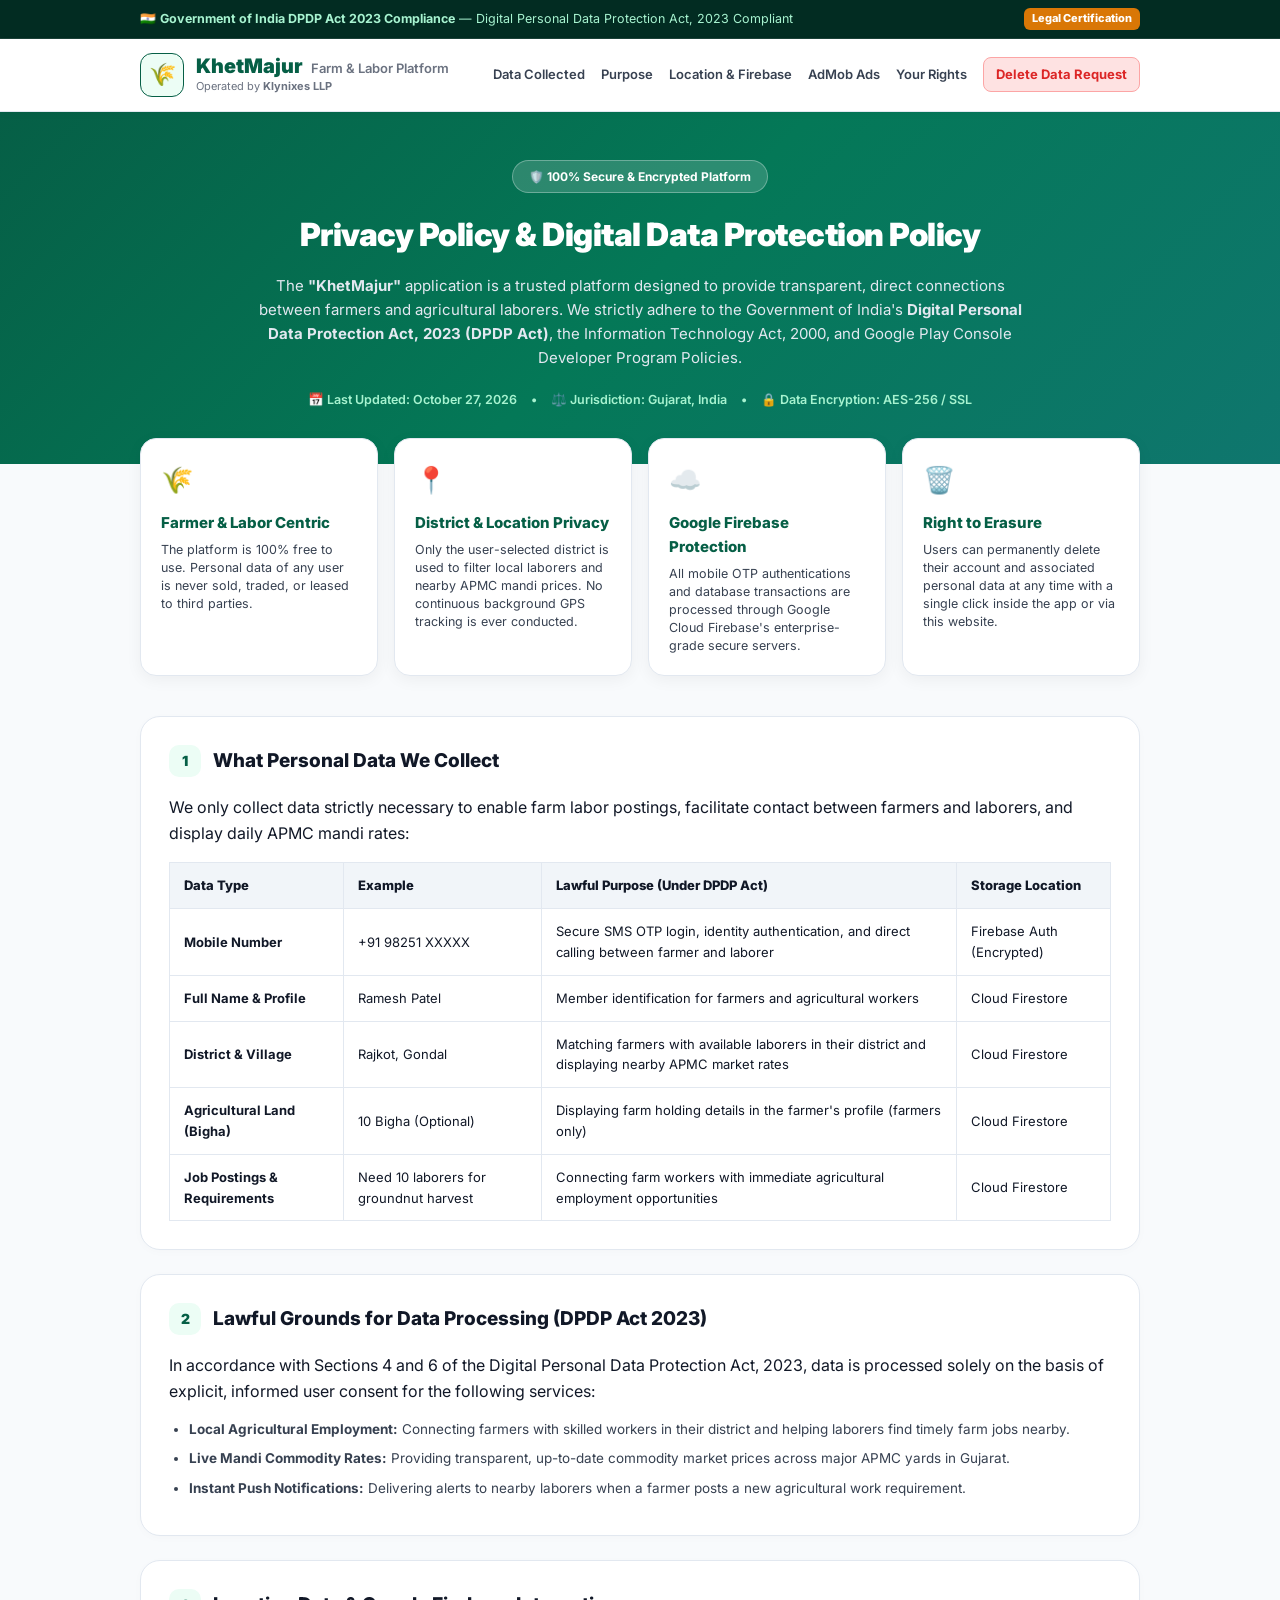
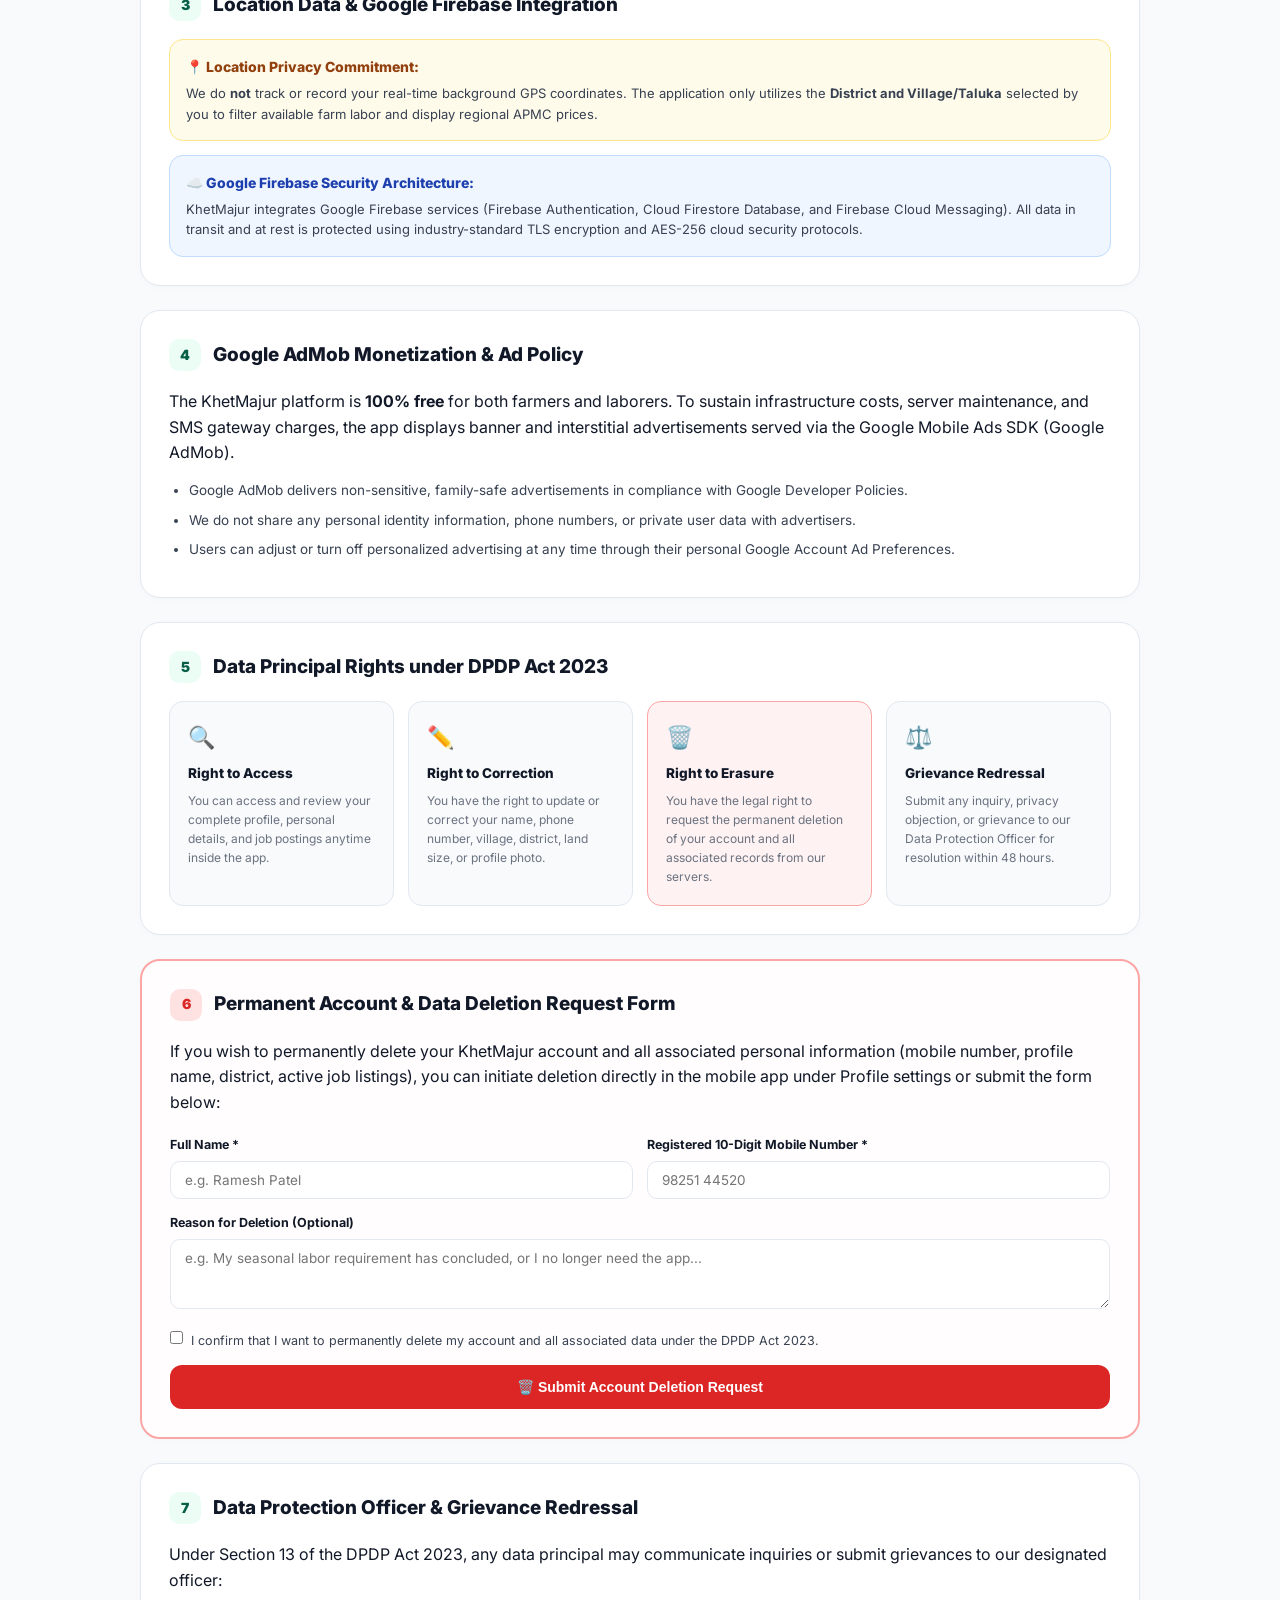
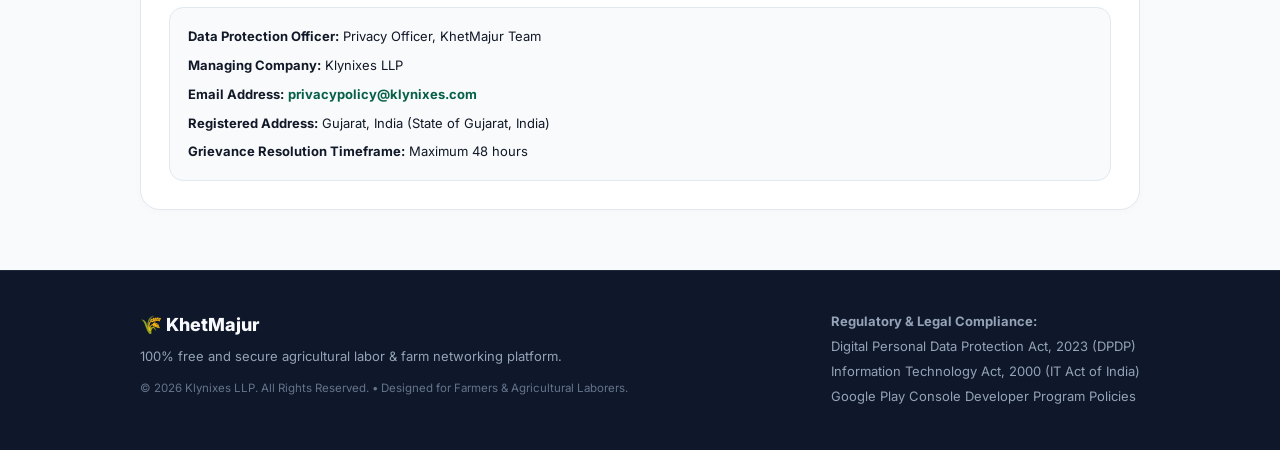
==== index.html @ 1ba7eceb "Initial commit: KhetMajur Privacy Policy and Sponsorship website in English (DPDP Act 2023 compliant" ====
<!DOCTYPE html>
<html lang="en">
<head>
    <meta charset="UTF-8">
    <meta name="viewport" content="width=device-width, initial-scale=1.0">
    <title>Privacy Policy & Data Protection | KhetMajur - DPDP Act 2023 Compliant</title>
    <link rel="preconnect" href="https://fonts.googleapis.com">
    <link rel="preconnect" href="https://fonts.gstatic.com" crossorigin>
    <link href="https://fonts.googleapis.com/css2?family=Inter:wght@300;400;500;600;700;800;900&display=swap" rel="stylesheet">
    <link rel="stylesheet" href="style.css">
</head>
<body>

    <!-- Top Regulatory Announcement Bar -->
    <div class="top-announcement">
        <div class="container">
            <span>🇮🇳 <strong>Government of India DPDP Act 2023 Compliance</strong> — Digital Personal Data Protection Act, 2023 Compliant</span>
            <span class="badge-legal">Legal Certification</span>
        </div>
    </div>

    <!-- Main Navigation Header -->
    <header class="main-header">
        <div class="container header-content">
            <div class="brand">
                <div class="logo-box">🌾</div>
                <div>
                    <h1>KhetMajur <span class="tag">Farm & Labor Platform</span></h1>
                    <p class="operated-by">Operated by <strong>Klynixes LLP</strong></p>
                </div>
            </div>
            <nav class="header-nav">
                <a href="#data-collected">Data Collected</a>
                <a href="#purpose">Purpose</a>
                <a href="#location-firebase">Location & Firebase</a>
                <a href="#admob">AdMob Ads</a>
                <a href="#dpdp-rights">Your Rights</a>
                <a href="#delete-request" class="btn-delete-nav">Delete Data Request</a>
            </nav>
        </div>
    </header>

    <!-- Hero Section -->
    <section class="hero-section">
        <div class="container">
            <div class="hero-badge">🛡️ 100% Secure & Encrypted Platform</div>
            <h2>Privacy Policy & Digital Data Protection Policy</h2>
            <p class="hero-desc">
                The <strong>"KhetMajur"</strong> application is a trusted platform designed to provide transparent, direct connections between farmers and agricultural laborers. We strictly adhere to the Government of India's <strong>Digital Personal Data Protection Act, 2023 (DPDP Act)</strong>, the Information Technology Act, 2000, and Google Play Console Developer Program Policies.
            </p>
            <div class="hero-meta">
                <span>📅 Last Updated: October 27, 2026</span>
                <span>•</span>
                <span>⚖️ Jurisdiction: Gujarat, India</span>
                <span>•</span>
                <span>🔒 Data Encryption: AES-256 / SSL</span>
            </div>
        </div>
    </section>

    <!-- Key DPDP Principles Grid -->
    <section class="container principles-grid">
        <div class="principle-card">
            <div class="p-icon">🌾</div>
            <h3>Farmer & Labor Centric</h3>
            <p>The platform is 100% free to use. Personal data of any user is never sold, traded, or leased to third parties.</p>
        </div>
        <div class="principle-card">
            <div class="p-icon">📍</div>
            <h3>District & Location Privacy</h3>
            <p>Only the user-selected district is used to filter local laborers and nearby APMC mandi prices. No continuous background GPS tracking is ever conducted.</p>
        </div>
        <div class="principle-card">
            <div class="p-icon">☁️</div>
            <h3>Google Firebase Protection</h3>
            <p>All mobile OTP authentications and database transactions are processed through Google Cloud Firebase's enterprise-grade secure servers.</p>
        </div>
        <div class="principle-card">
            <div class="p-icon">🗑️</div>
            <h3>Right to Erasure</h3>
            <p>Users can permanently delete their account and associated personal data at any time with a single click inside the app or via this website.</p>
        </div>
    </section>

    <!-- Main Content Container -->
    <main class="container content-wrapper">

        <!-- 1. What Data We Collect -->
        <article id="data-collected" class="policy-card">
            <div class="card-title">
                <span class="num-badge">1</span>
                <h2>What Personal Data We Collect</h2>
            </div>
            <p>
                We only collect data strictly necessary to enable farm labor postings, facilitate contact between farmers and laborers, and display daily APMC mandi rates:
            </p>
            <div class="table-responsive">
                <table class="data-table">
                    <thead>
                        <tr>
                            <th>Data Type</th>
                            <th>Example</th>
                            <th>Lawful Purpose (Under DPDP Act)</th>
                            <th>Storage Location</th>
                        </tr>
                    </thead>
                    <tbody>
                        <tr>
                            <td><strong>Mobile Number</strong></td>
                            <td>+91 98251 XXXXX</td>
                            <td>Secure SMS OTP login, identity authentication, and direct calling between farmer and laborer</td>
                            <td>Firebase Auth (Encrypted)</td>
                        </tr>
                        <tr>
                            <td><strong>Full Name & Profile</strong></td>
                            <td>Ramesh Patel</td>
                            <td>Member identification for farmers and agricultural workers</td>
                            <td>Cloud Firestore</td>
                        </tr>
                        <tr>
                            <td><strong>District & Village</strong></td>
                            <td>Rajkot, Gondal</td>
                            <td>Matching farmers with available laborers in their district and displaying nearby APMC market rates</td>
                            <td>Cloud Firestore</td>
                        </tr>
                        <tr>
                            <td><strong>Agricultural Land (Bigha)</strong></td>
                            <td>10 Bigha (Optional)</td>
                            <td>Displaying farm holding details in the farmer's profile (farmers only)</td>
                            <td>Cloud Firestore</td>
                        </tr>
                        <tr>
                            <td><strong>Job Postings & Requirements</strong></td>
                            <td>Need 10 laborers for groundnut harvest</td>
                            <td>Connecting farm workers with immediate agricultural employment opportunities</td>
                            <td>Cloud Firestore</td>
                        </tr>
                    </tbody>
                </table>
            </div>
        </article>

        <!-- 2. Lawful Purpose -->
        <article id="purpose" class="policy-card">
            <div class="card-title">
                <span class="num-badge">2</span>
                <h2>Lawful Grounds for Data Processing (DPDP Act 2023)</h2>
            </div>
            <p>
                In accordance with Sections 4 and 6 of the Digital Personal Data Protection Act, 2023, data is processed solely on the basis of explicit, informed user consent for the following services:
            </p>
            <ul class="bullet-list">
                <li><strong>Local Agricultural Employment:</strong> Connecting farmers with skilled workers in their district and helping laborers find timely farm jobs nearby.</li>
                <li><strong>Live Mandi Commodity Rates:</strong> Providing transparent, up-to-date commodity market prices across major APMC yards in Gujarat.</li>
                <li><strong>Instant Push Notifications:</strong> Delivering alerts to nearby laborers when a farmer posts a new agricultural work requirement.</li>
            </ul>
        </article>

        <!-- 3. Location & Firebase Integration -->
        <article id="location-firebase" class="policy-card">
            <div class="card-title">
                <span class="num-badge">3</span>
                <h2>Location Data & Google Firebase Integration</h2>
            </div>
            <div class="info-callout">
                <h4>📍 Location Privacy Commitment:</h4>
                <p>
                    We do <strong>not</strong> track or record your real-time background GPS coordinates. The application only utilizes the <strong>District and Village/Taluka</strong> selected by you to filter available farm labor and display regional APMC prices.
                </p>
            </div>
            <div class="info-callout blue">
                <h4>☁️ Google Firebase Security Architecture:</h4>
                <p>
                    KhetMajur integrates Google Firebase services (Firebase Authentication, Cloud Firestore Database, and Firebase Cloud Messaging). All data in transit and at rest is protected using industry-standard TLS encryption and AES-256 cloud security protocols.
                </p>
            </div>
        </article>

        <!-- 4. Google AdMob Advertising -->
        <article id="admob" class="policy-card">
            <div class="card-title">
                <span class="num-badge">4</span>
                <h2>Google AdMob Monetization & Ad Policy</h2>
            </div>
            <p>
                The KhetMajur platform is <strong>100% free</strong> for both farmers and laborers. To sustain infrastructure costs, server maintenance, and SMS gateway charges, the app displays banner and interstitial advertisements served via the Google Mobile Ads SDK (Google AdMob).
            </p>
            <ul class="bullet-list">
                <li>Google AdMob delivers non-sensitive, family-safe advertisements in compliance with Google Developer Policies.</li>
                <li>We do not share any personal identity information, phone numbers, or private user data with advertisers.</li>
                <li>Users can adjust or turn off personalized advertising at any time through their personal Google Account Ad Preferences.</li>
            </ul>
        </article>

        <!-- 5. User Rights under DPDP Act 2023 -->
        <article id="dpdp-rights" class="policy-card">
            <div class="card-title">
                <span class="num-badge">5</span>
                <h2>Data Principal Rights under DPDP Act 2023</h2>
            </div>
            <div class="rights-grid">
                <div class="right-box">
                    <span class="r-icon">🔍</span>
                    <h4>Right to Access</h4>
                    <p>You can access and review your complete profile, personal details, and job postings anytime inside the app.</p>
                </div>
                <div class="right-box">
                    <span class="r-icon">✏️</span>
                    <h4>Right to Correction</h4>
                    <p>You have the right to update or correct your name, phone number, village, district, land size, or profile photo.</p>
                </div>
                <div class="right-box highlight">
                    <span class="r-icon">🗑️</span>
                    <h4>Right to Erasure</h4>
                    <p>You have the legal right to request the permanent deletion of your account and all associated records from our servers.</p>
                </div>
                <div class="right-box">
                    <span class="r-icon">⚖️</span>
                    <h4>Grievance Redressal</h4>
                    <p>Submit any inquiry, privacy objection, or grievance to our Data Protection Officer for resolution within 48 hours.</p>
                </div>
            </div>
        </article>

        <!-- 6. Account & Data Deletion Interactive Form -->
        <article id="delete-request" class="policy-card deletion-card">
            <div class="card-title">
                <span class="num-badge red">6</span>
                <h2>Permanent Account & Data Deletion Request Form</h2>
            </div>
            <p>
                If you wish to permanently delete your KhetMajur account and all associated personal information (mobile number, profile name, district, active job listings), you can initiate deletion directly in the mobile app under Profile settings or submit the form below:
            </p>

            <form id="deletionForm" class="deletion-form" onsubmit="handleDeletionSubmit(event)">
                <div class="form-row">
                    <div class="form-group">
                        <label for="userName">Full Name *</label>
                        <input type="text" id="userName" required placeholder="e.g. Ramesh Patel">
                    </div>
                    <div class="form-group">
                        <label for="userPhone">Registered 10-Digit Mobile Number *</label>
                        <input type="tel" id="userPhone" required placeholder="98251 44520" maxlength="10">
                    </div>
                </div>
                <div class="form-group">
                    <label for="deleteReason">Reason for Deletion (Optional)</label>
                    <textarea id="deleteReason" rows="3" placeholder="e.g. My seasonal labor requirement has concluded, or I no longer need the app..."></textarea>
                </div>
                <div class="form-checkbox">
                    <input type="checkbox" id="confirmConsent" required>
                    <label for="confirmConsent">I confirm that I want to permanently delete my account and all associated data under the DPDP Act 2023.</label>
                </div>
                <button type="submit" class="btn-submit-delete">🗑️ Submit Account Deletion Request</button>
            </form>

            <div id="deletionSuccessMsg" class="success-message" style="display: none;">
                <h4>✅ Request Successfully Received!</h4>
                <p>Your Tracking Request ID: <strong id="reqId">KM-DEL-98421</strong></p>
                <p>In accordance with the DPDP Act 2023, your account and all associated personal data will be permanently wiped from our active servers within 24 to 48 hours.</p>
            </div>
        </article>

        <!-- 7. Grievance Redressal & DPO -->
        <article class="policy-card dpo-card">
            <div class="card-title">
                <span class="num-badge">7</span>
                <h2>Data Protection Officer & Grievance Redressal</h2>
            </div>
            <p>
                Under Section 13 of the DPDP Act 2023, any data principal may communicate inquiries or submit grievances to our designated officer:
            </p>
            <div class="dpo-details-box">
                <div class="dpo-item">
                    <strong>Data Protection Officer:</strong> Privacy Officer, KhetMajur Team
                </div>
                <div class="dpo-item">
                    <strong>Managing Company:</strong> Klynixes LLP
                </div>
                <div class="dpo-item">
                    <strong>Email Address:</strong> <a href="mailto:privacypolicy@klynixes.com">privacypolicy@klynixes.com</a>
                </div>
                <div class="dpo-item">
                    <strong>Registered Address:</strong> Gujarat, India (State of Gujarat, India)
                </div>
                <div class="dpo-item">
                    <strong>Grievance Resolution Timeframe:</strong> Maximum 48 hours
                </div>
            </div>
        </article>

    </main>

    <!-- Footer -->
    <footer class="main-footer">
        <div class="container footer-content">
            <div class="footer-left">
                <h3>🌾 KhetMajur</h3>
                <p>100% free and secure agricultural labor & farm networking platform.</p>
                <p class="copyright">© 2026 Klynixes LLP. All Rights Reserved. • Designed for Farmers & Agricultural Laborers.</p>
            </div>
            <div class="footer-right">
                <p><strong>Regulatory & Legal Compliance:</strong></p>
                <p>Digital Personal Data Protection Act, 2023 (DPDP)</p>
                <p>Information Technology Act, 2000 (IT Act of India)</p>
                <p>Google Play Console Developer Program Policies</p>
            </div>
        </div>
    </footer>

    <script>
        function handleDeletionSubmit(e) {
            e.preventDefault();
            const name = document.getElementById('userName').value.trim();
            const phone = document.getElementById('userPhone').value.trim();
            
            if (phone.length < 10) {
                alert('Please enter a valid 10-digit mobile number.');
                return;
            }

            const randId = 'KM-DEL-' + Math.floor(10000 + Math.random() * 90000);
            document.getElementById('reqId').innerText = randId;
            document.getElementById('deletionForm').style.display = 'none';
            document.getElementById('deletionSuccessMsg').style.display = 'block';
        }
    </script>
</body>
</html>
---- style.css ----
:root {
    --primary: #065F46;
    --primary-light: #047857;
    --primary-soft: #ECFDF5;
    --gold: #D97706;
    --gold-light: #FEF3C7;
    --accent-red: #DC2626;
    --text-dark: #111827;
    --text-medium: #374151;
    --text-light: #6B7280;
    --bg-page: #F8FAFC;
    --border-color: #E2E8F0;
    --card-bg: #FFFFFF;
}

* {
    margin: 0;
    padding: 0;
    box-sizing: border-box;
}

body {
    font-family: 'Inter', 'Noto Sans Gujarati', sans-serif;
    background-color: var(--bg-page);
    color: var(--text-dark);
    line-height: 1.6;
    -webkit-font-smoothing: antialiased;
}

.container {
    max-width: 1040px;
    margin: 0 auto;
    padding: 0 20px;
}

/* Announcement Top Bar */
.top-announcement {
    background: #022C22;
    color: #A7F3D0;
    font-size: 12.5px;
    padding: 8px 0;
    text-align: center;
    border-bottom: 1px solid rgba(255,255,255,0.1);
}

.top-announcement .container {
    display: flex;
    justify-content: space-between;
    align-items: center;
    flex-wrap: wrap;
    gap: 8px;
}

.badge-legal {
    background: var(--gold);
    color: #FFF;
    padding: 2px 8px;
    border-radius: 6px;
    font-size: 11px;
    font-weight: 800;
}

/* Header */
.main-header {
    background: #FFFFFF;
    border-bottom: 1px solid var(--border-color);
    position: sticky;
    top: 0;
    z-index: 100;
    box-shadow: 0 2px 8px rgba(0,0,0,0.03);
}

.header-content {
    display: flex;
    justify-content: space-between;
    align-items: center;
    padding: 14px 20px;
    flex-wrap: wrap;
    gap: 12px;
}

.brand {
    display: flex;
    align-items: center;
    gap: 12px;
}

.logo-box {
    width: 44px;
    height: 44px;
    background: var(--primary-soft);
    border: 1.5px solid var(--primary);
    border-radius: 12px;
    display: flex;
    align-items: center;
    justify-content: center;
    font-size: 22px;
}

.brand h1 {
    font-size: 20px;
    font-weight: 900;
    color: var(--primary);
    line-height: 1.2;
}

.brand .tag {
    font-size: 13px;
    font-weight: 600;
    color: var(--text-light);
    margin-left: 4px;
}

.operated-by {
    font-size: 11px;
    color: var(--text-light);
}

.header-nav {
    display: flex;
    gap: 16px;
    align-items: center;
    flex-wrap: wrap;
}

.header-nav a {
    text-decoration: none;
    color: var(--text-medium);
    font-size: 13px;
    font-weight: 600;
    transition: color 0.2s;
}

.header-nav a:hover {
    color: var(--primary);
}

.btn-delete-nav {
    background: #FEE2E2;
    color: var(--accent-red) !important;
    padding: 6px 12px;
    border-radius: 8px;
    font-weight: 700 !important;
    border: 1px solid #FCA5A5;
}

.btn-delete-nav:hover {
    background: var(--accent-red);
    color: #FFF !important;
}

/* Hero Section */
.hero-section {
    background: linear-gradient(135deg, #065F46 0%, #047857 50%, #0F766E 100%);
    color: #FFFFFF;
    padding: 48px 0 54px;
    text-align: center;
}

.hero-badge {
    display: inline-block;
    background: rgba(255, 255, 255, 0.16);
    border: 1px solid rgba(255, 255, 255, 0.3);
    padding: 6px 16px;
    border-radius: 20px;
    font-size: 12px;
    font-weight: 700;
    margin-bottom: 16px;
}

.hero-section h2 {
    font-size: 32px;
    font-weight: 900;
    margin-bottom: 14px;
    letter-spacing: -0.5px;
}

.hero-desc {
    max-width: 780px;
    margin: 0 auto 20px;
    font-size: 15px;
    line-height: 1.6;
    color: #E2E8F0;
}

.hero-meta {
    font-size: 12.5px;
    color: #A7F3D0;
    display: flex;
    justify-content: center;
    gap: 14px;
    flex-wrap: wrap;
    font-weight: 600;
}

/* Principles Grid */
.principles-grid {
    display: grid;
    grid-template-columns: repeat(auto-fit, minmax(230px, 1fr));
    gap: 16px;
    margin-top: -26px;
    position: relative;
    z-index: 10;
}

.principle-card {
    background: #FFFFFF;
    border-radius: 16px;
    padding: 20px;
    border: 1px solid var(--border-color);
    box-shadow: 0 4px 16px rgba(0,0,0,0.05);
}

.p-icon {
    font-size: 26px;
    margin-bottom: 10px;
}

.principle-card h3 {
    font-size: 15px;
    font-weight: 800;
    color: var(--primary);
    margin-bottom: 6px;
}

.principle-card p {
    font-size: 12.5px;
    color: var(--text-medium);
    line-height: 1.45;
}

/* Content Wrapper */
.content-wrapper {
    margin: 40px auto 60px;
    display: flex;
    flex-direction: column;
    gap: 24px;
}

.policy-card {
    background: #FFFFFF;
    border-radius: 20px;
    padding: 28px;
    border: 1px solid var(--border-color);
    box-shadow: 0 2px 10px rgba(0,0,0,0.02);
}

.card-title {
    display: flex;
    align-items: center;
    gap: 12px;
    margin-bottom: 18px;
}

.num-badge {
    width: 32px;
    height: 32px;
    background: var(--primary-soft);
    color: var(--primary);
    border-radius: 10px;
    display: flex;
    align-items: center;
    justify-content: center;
    font-weight: 900;
    font-size: 14px;
}

.num-badge.red {
    background: #FEE2E2;
    color: var(--accent-red);
}

.card-title h2 {
    font-size: 19px;
    font-weight: 800;
    color: var(--text-dark);
}

/* Tables */
.table-responsive {
    overflow-x: auto;
    margin-top: 16px;
}

.data-table {
    width: 100%;
    border-collapse: collapse;
    font-size: 13px;
    text-align: left;
}

.data-table th, .data-table td {
    padding: 12px 14px;
    border: 1px solid var(--border-color);
}

.data-table th {
    background: #F1F5F9;
    color: var(--text-dark);
    font-weight: 800;
}

.data-table tbody tr:hover {
    background: #F8FAFC;
}

/* Bullet list */
.bullet-list {
    margin-top: 14px;
    padding-left: 20px;
}

.bullet-list li {
    margin-bottom: 8px;
    font-size: 13.5px;
    color: var(--text-medium);
}

/* Info Callout */
.info-callout {
    background: #FFFBEB;
    border: 1px solid #FDE68A;
    border-radius: 14px;
    padding: 16px;
    margin-top: 14px;
}

.info-callout.blue {
    background: #EFF6FF;
    border-color: #BFDBFE;
}

.info-callout h4 {
    font-size: 14px;
    font-weight: 800;
    color: #92400E;
    margin-bottom: 4px;
}

.info-callout.blue h4 {
    color: #1E40AF;
}

.info-callout p {
    font-size: 13px;
    color: var(--text-medium);
    margin: 0;
}

/* Rights Grid */
.rights-grid {
    display: grid;
    grid-template-columns: repeat(auto-fit, minmax(220px, 1fr));
    gap: 14px;
    margin-top: 16px;
}

.right-box {
    background: #F8FAFC;
    border: 1px solid var(--border-color);
    border-radius: 14px;
    padding: 18px;
}

.right-box.highlight {
    background: #FEF2F2;
    border-color: #FCA5A5;
}

.r-icon {
    font-size: 22px;
    margin-bottom: 8px;
    display: block;
}

.right-box h4 {
    font-size: 13.5px;
    font-weight: 800;
    color: var(--text-dark);
    margin-bottom: 6px;
}

.right-box p {
    font-size: 12px;
    color: var(--text-light);
    margin: 0;
}

/* Deletion Form */
.deletion-card {
    border: 2px solid #FCA5A5;
    background: #FFFDFD;
}

.deletion-form {
    margin-top: 20px;
    display: flex;
    flex-direction: column;
    gap: 14px;
}

.form-row {
    display: grid;
    grid-template-columns: 1fr 1fr;
    gap: 14px;
}

@media (max-width: 600px) {
    .form-row {
        grid-template-columns: 1fr;
    }
}

.form-group label {
    display: block;
    font-size: 12.5px;
    font-weight: 700;
    margin-bottom: 6px;
    color: var(--text-dark);
}

.form-group input, .form-group textarea {
    width: 100%;
    padding: 10px 14px;
    border: 1.5px solid var(--border-color);
    border-radius: 10px;
    font-size: 13.5px;
    font-family: inherit;
    outline: none;
    transition: border 0.2s;
}

.form-group input:focus, .form-group textarea:focus {
    border-color: var(--accent-red);
}

.form-checkbox {
    display: flex;
    align-items: flex-start;
    gap: 8px;
    font-size: 12.5px;
    color: var(--text-medium);
}

.btn-submit-delete {
    background: var(--accent-red);
    color: #FFFFFF;
    border: none;
    padding: 14px 20px;
    border-radius: 12px;
    font-size: 14px;
    font-weight: 800;
    cursor: pointer;
    transition: opacity 0.2s;
}

.btn-submit-delete:hover {
    opacity: 0.92;
}

.success-message {
    margin-top: 16px;
    background: #ECFDF5;
    border: 1.5px solid #6EE7B7;
    border-radius: 14px;
    padding: 20px;
    color: #065F46;
}

.success-message h4 {
    font-size: 16px;
    font-weight: 800;
    margin-bottom: 6px;
}

/* DPO Details */
.dpo-details-box {
    margin-top: 14px;
    background: #F8FAFC;
    border: 1px solid var(--border-color);
    border-radius: 14px;
    padding: 18px;
    display: flex;
    flex-direction: column;
    gap: 8px;
    font-size: 13px;
}

.dpo-details-box a {
    color: var(--primary);
    font-weight: 700;
    text-decoration: none;
}

/* Footer */
.main-footer {
    background: #0F172A;
    color: #94A3B8;
    padding: 40px 0;
    font-size: 13px;
    border-top: 1px solid #1E293B;
}

.footer-content {
    display: flex;
    justify-content: space-between;
    flex-wrap: wrap;
    gap: 24px;
}

.footer-left h3 {
    color: #F8FAFC;
    font-size: 18px;
    font-weight: 800;
    margin-bottom: 6px;
}

.copyright {
    margin-top: 12px;
    font-size: 11.5px;
    color: #64748B;
}

.footer-right p {
    margin-bottom: 4px;
}
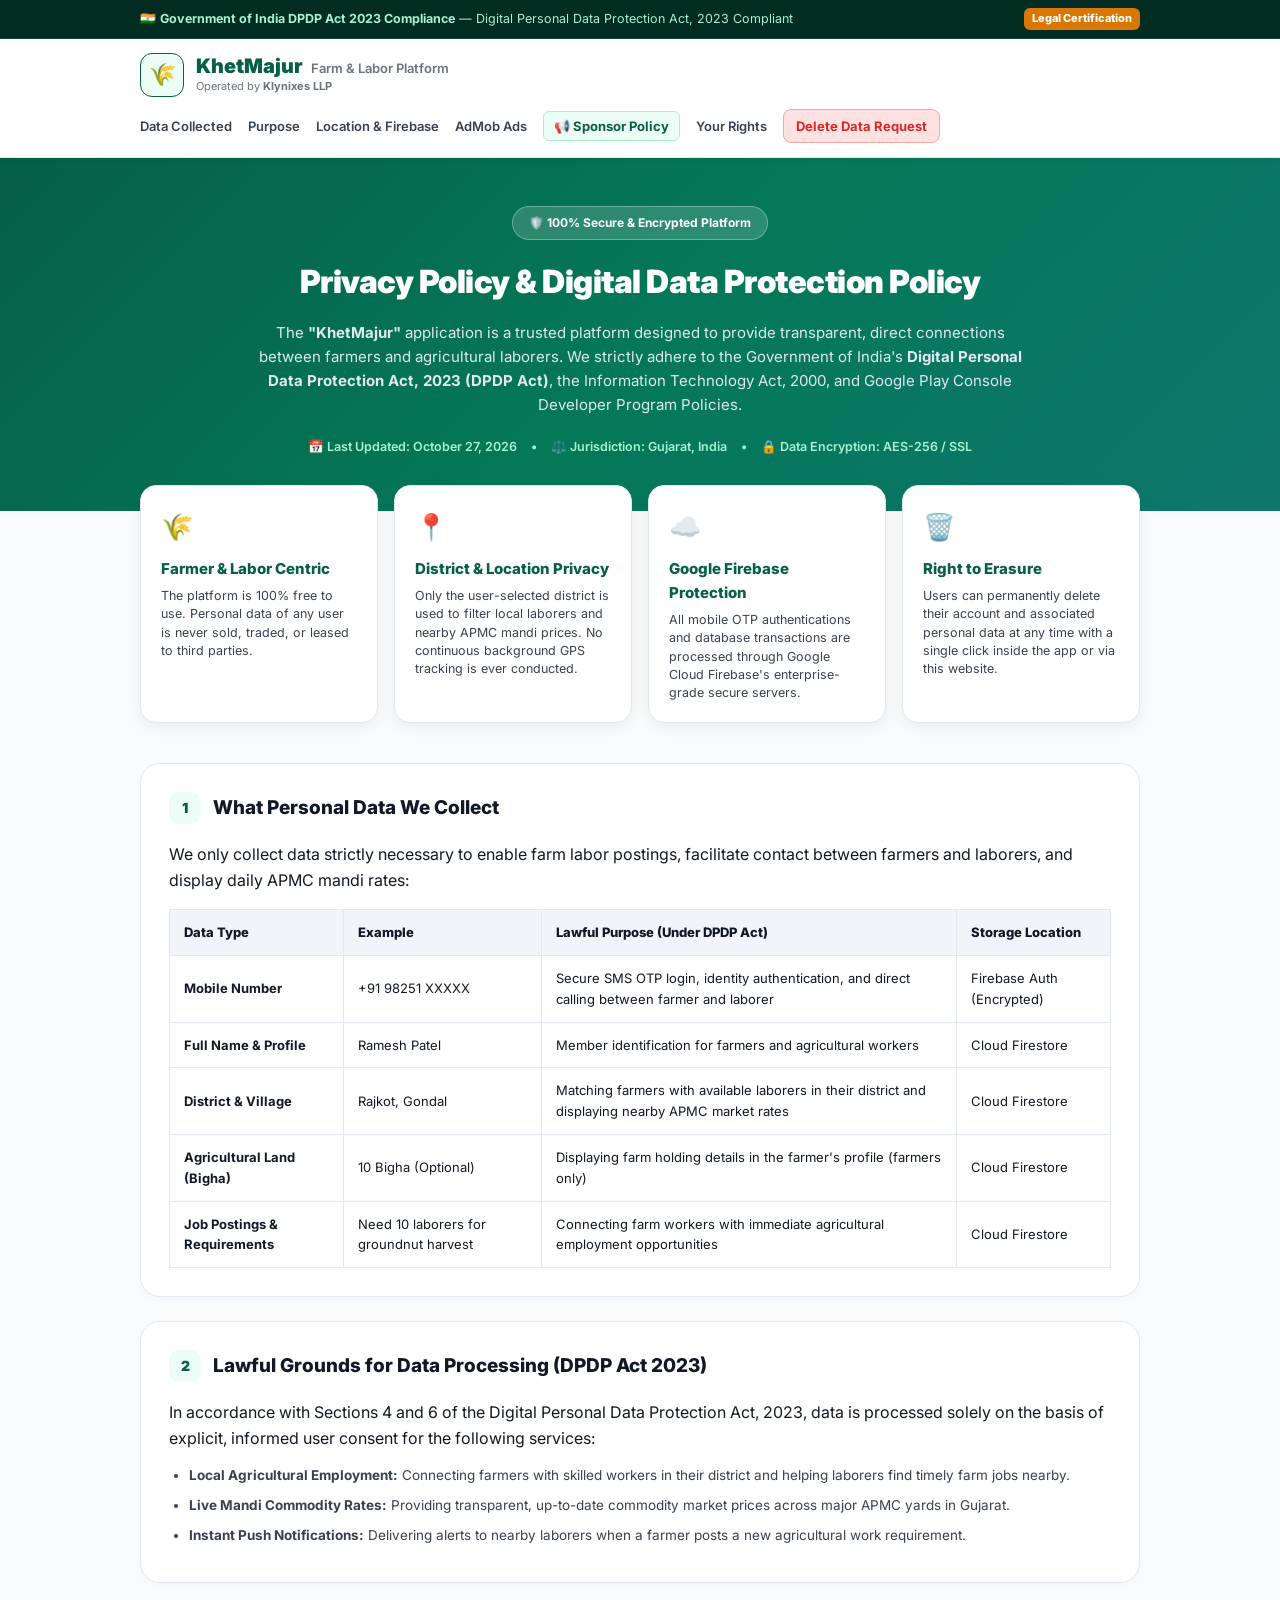
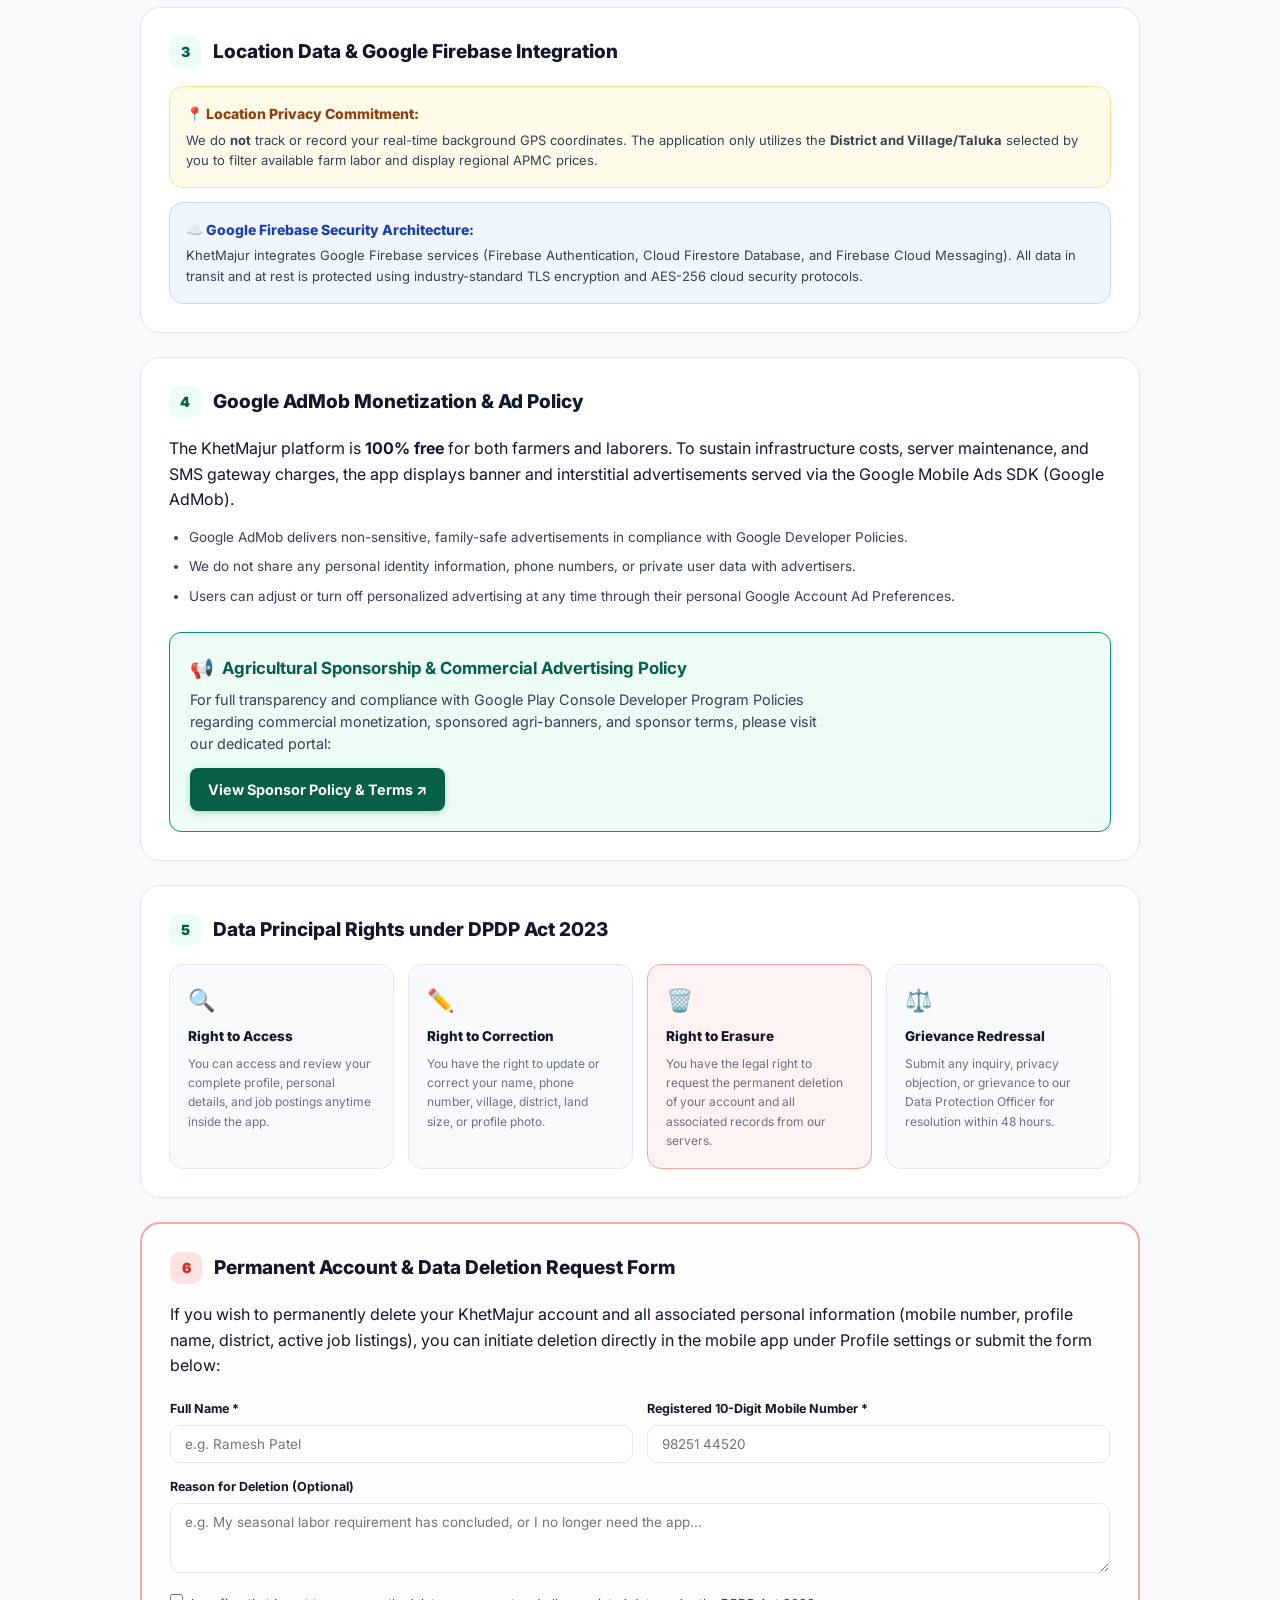
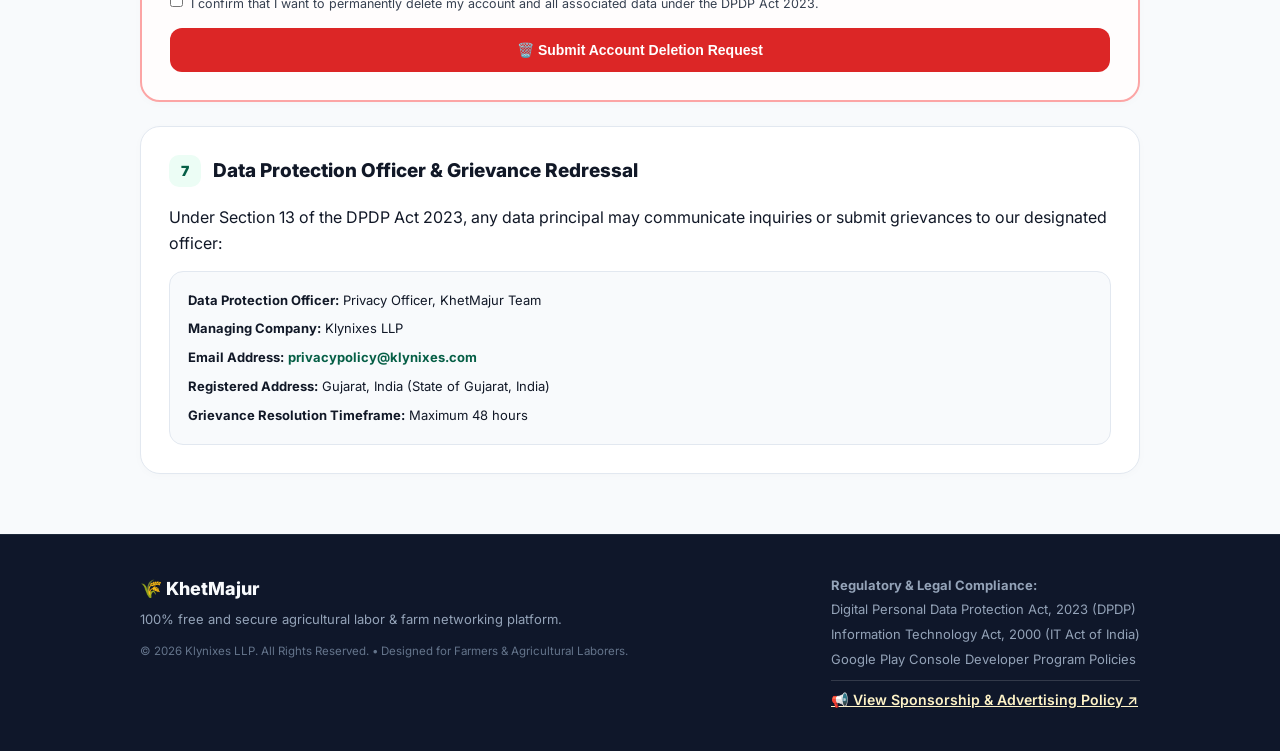
==== commit f4d0e32f: "Add prominent navigation links between Privacy Policy and Sponsorship Policy for Google Play Reviewe" ====
--- a/index.html
+++ b/index.html
@@ -34,6 +34,7 @@
                 <a href="#purpose">Purpose</a>
                 <a href="#location-firebase">Location & Firebase</a>
                 <a href="#admob">AdMob Ads</a>
+                <a href="sponsor.html" style="color: #065F46; font-weight: 700; background: #ECFDF5; padding: 4px 10px; border-radius: 6px; border: 1px solid #A7F3D0;">📢 Sponsor Policy</a>
                 <a href="#dpdp-rights">Your Rights</a>
                 <a href="#delete-request" class="btn-delete-nav">Delete Data Request</a>
             </nav>
@@ -190,6 +191,22 @@
                 <li>We do not share any personal identity information, phone numbers, or private user data with advertisers.</li>
                 <li>Users can adjust or turn off personalized advertising at any time through their personal Google Account Ad Preferences.</li>
             </ul>
+
+            <!-- Google Play Review & Sponsorship Policy Callout -->
+            <div style="margin-top: 24px; padding: 20px; background: #ECFDF5; border: 1.5px solid #059669; border-radius: 12px; display: flex; justify-content: space-between; align-items: center; flex-wrap: wrap; gap: 14px;">
+                <div style="max-width: 640px;">
+                    <div style="display: flex; align-items: center; gap: 8px; margin-bottom: 6px;">
+                        <span style="font-size: 1.2rem;">📢</span>
+                        <strong style="color: #065F46; font-size: 1.05rem;">Agricultural Sponsorship & Commercial Advertising Policy</strong>
+                    </div>
+                    <p style="color: #374151; font-size: 0.9rem; margin: 0; line-height: 1.5;">
+                        For full transparency and compliance with Google Play Console Developer Program Policies regarding commercial monetization, sponsored agri-banners, and sponsor terms, please visit our dedicated portal:
+                    </p>
+                </div>
+                <a href="sponsor.html" style="background: #065F46; color: #FFFFFF; text-decoration: none; padding: 10px 18px; border-radius: 8px; font-weight: 700; font-size: 0.9rem; display: inline-flex; align-items: center; gap: 6px; box-shadow: 0 2px 6px rgba(6, 95, 70, 0.25);">
+                    View Sponsor Policy & Terms ↗
+                </a>
+            </div>
         </article>
 
         <!-- 5. User Rights under DPDP Act 2023 -->
@@ -304,6 +321,9 @@
                 <p>Digital Personal Data Protection Act, 2023 (DPDP)</p>
                 <p>Information Technology Act, 2000 (IT Act of India)</p>
                 <p>Google Play Console Developer Program Policies</p>
+                <div style="margin-top: 10px; padding-top: 8px; border-top: 1px solid rgba(255,255,255,0.15);">
+                    <a href="sponsor.html" style="color: #FEF3C7; text-decoration: underline; font-weight: 600; font-size: 0.88rem;">📢 View Sponsorship & Advertising Policy ↗</a>
+                </div>
             </div>
         </div>
     </footer>
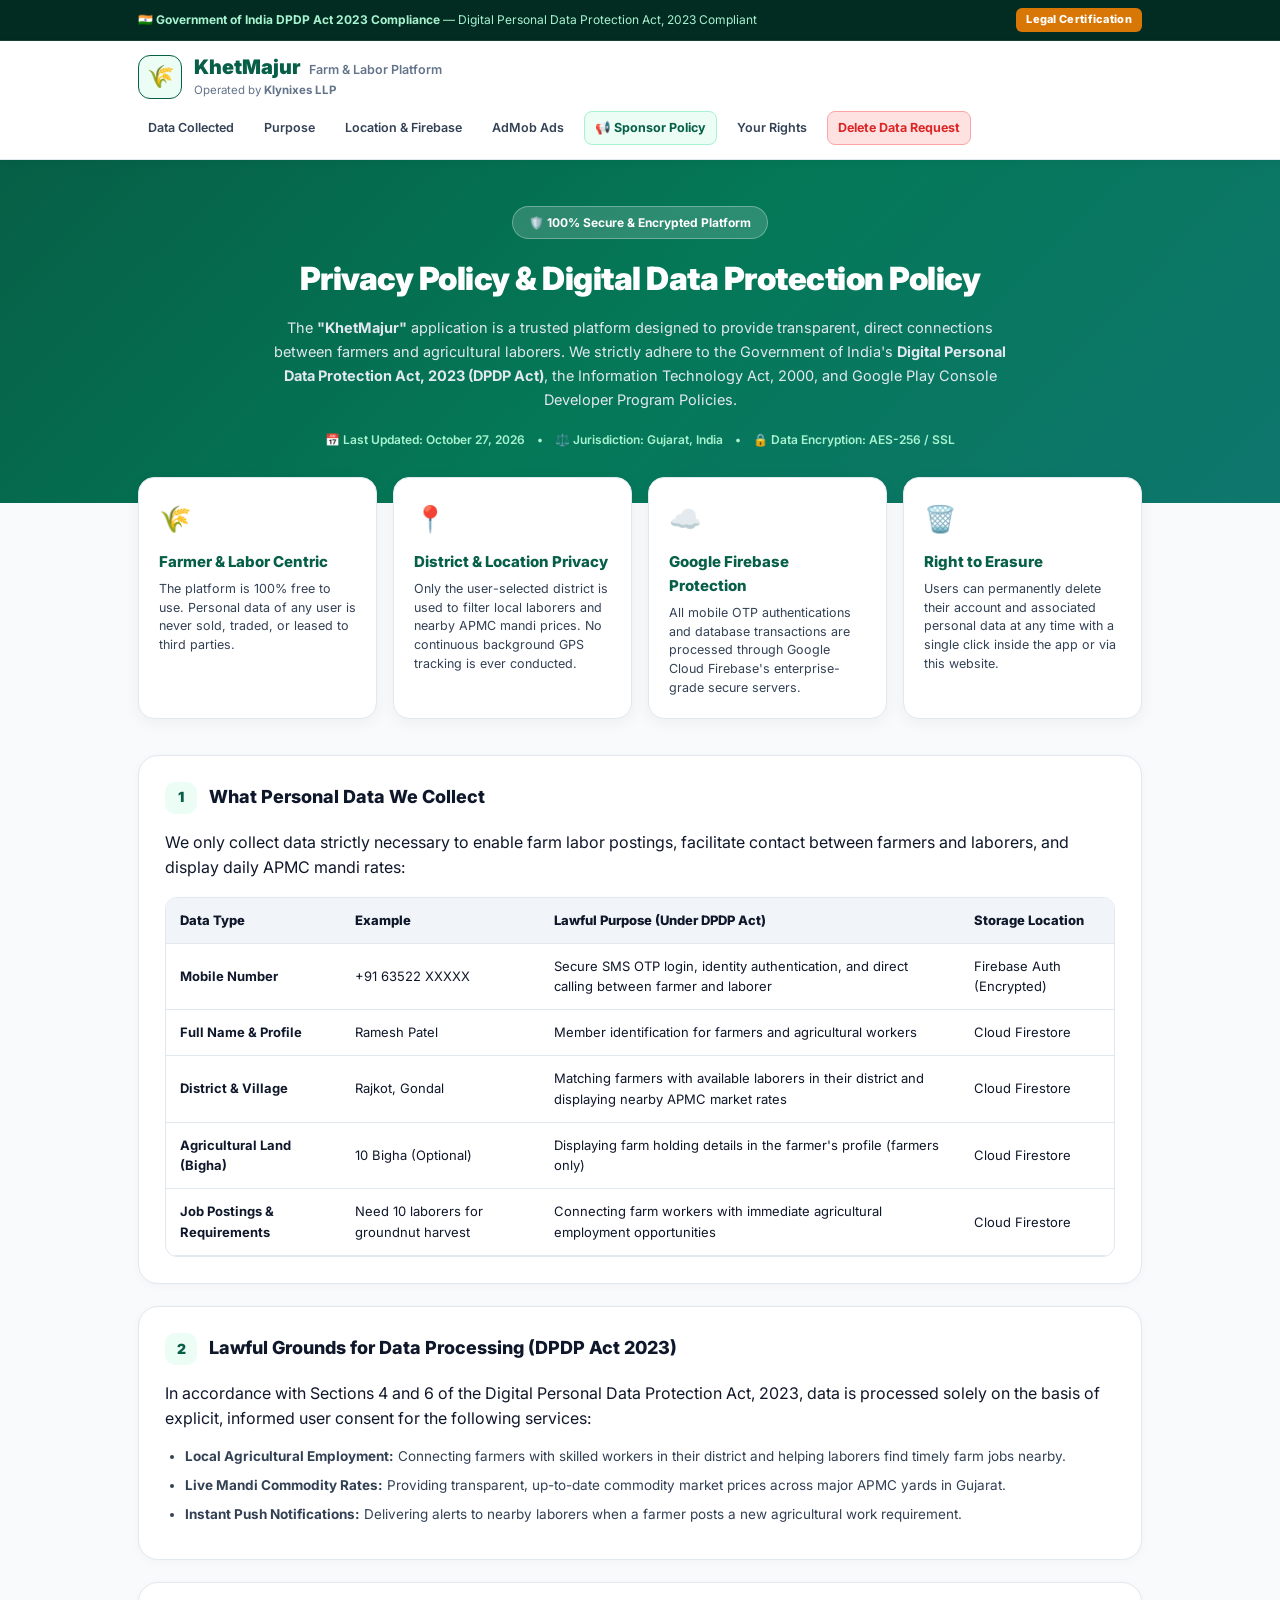
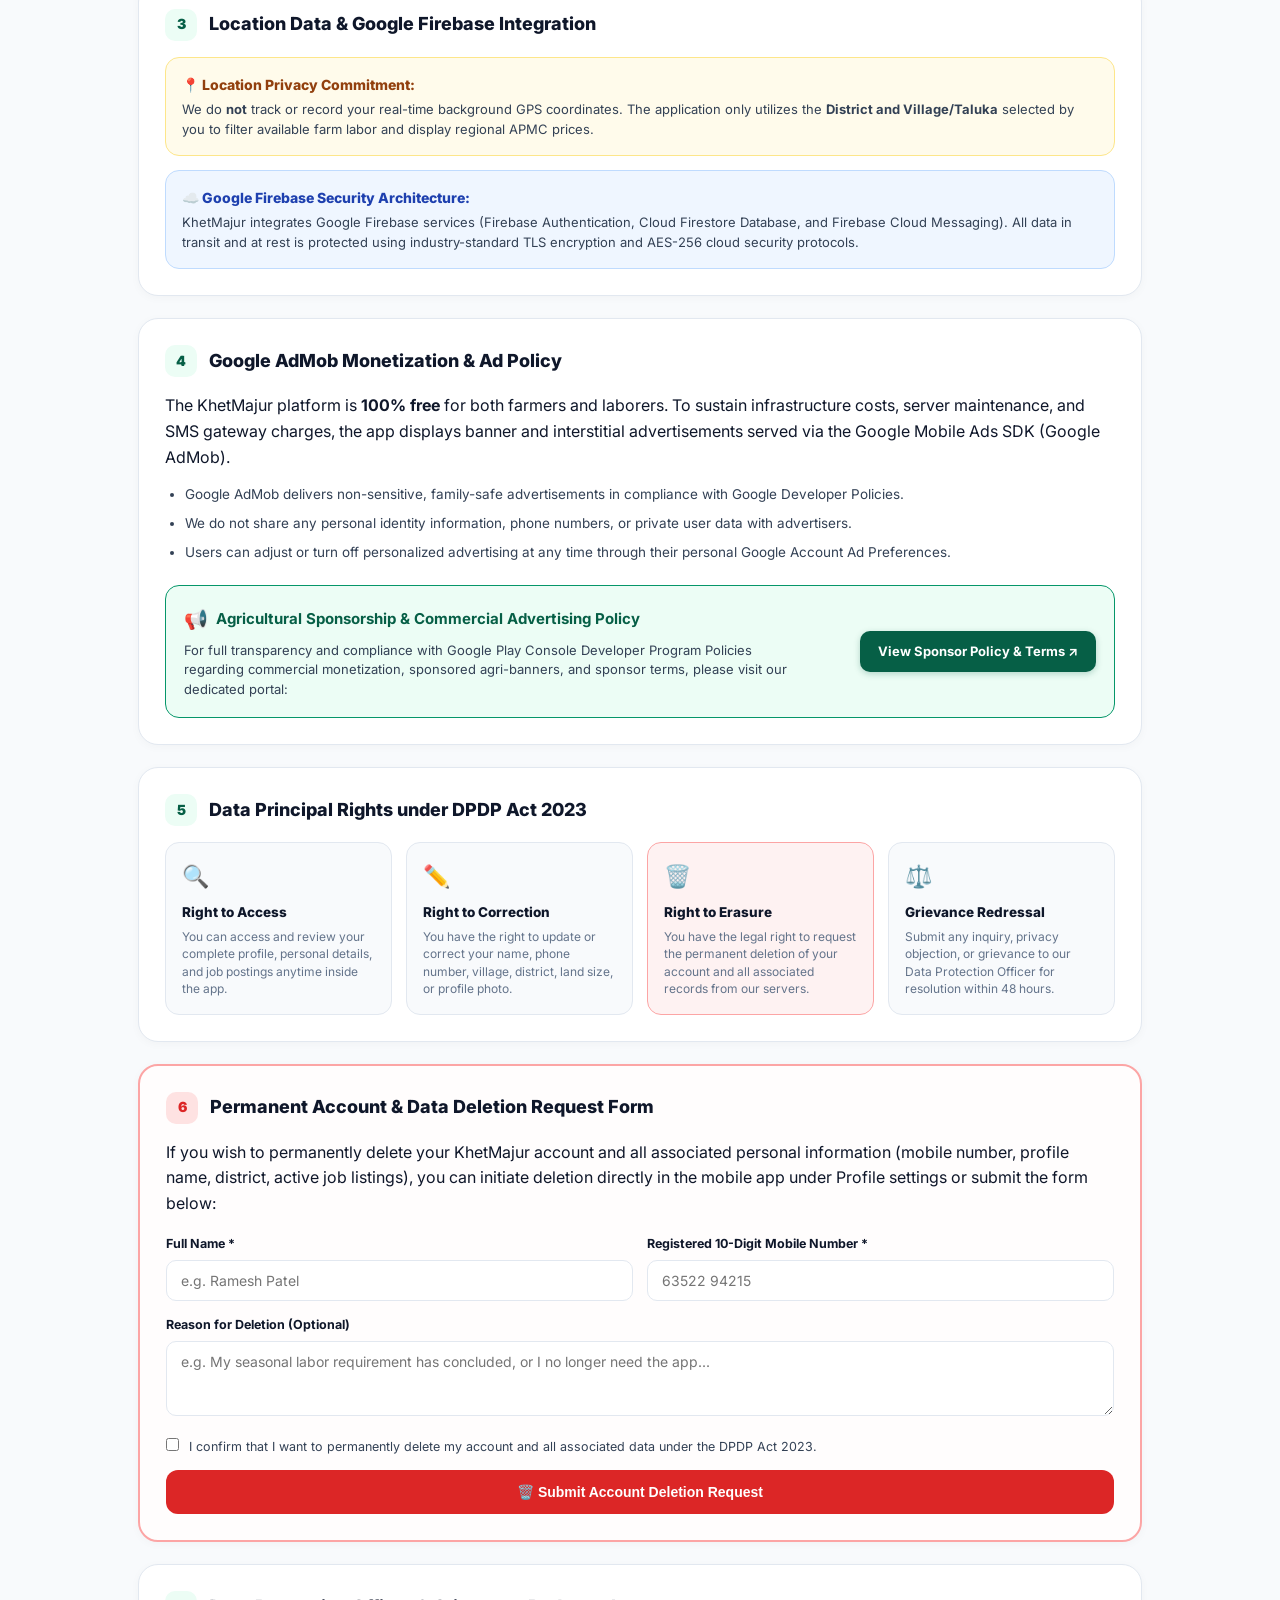
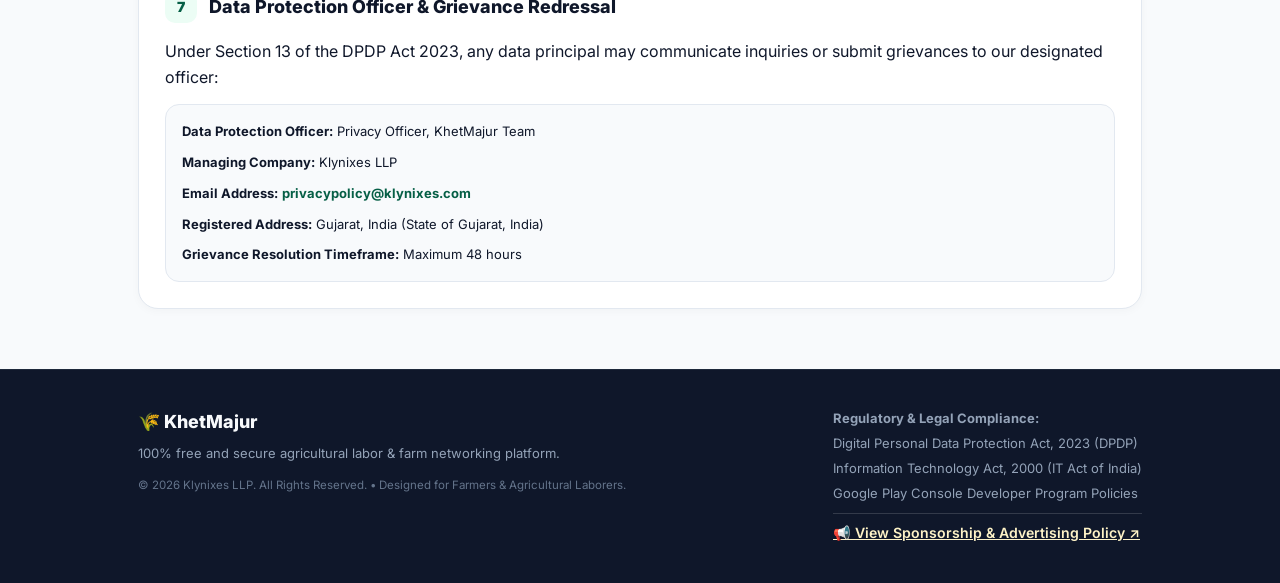
==== commit 4f3ef179: "Fix styling and mobile responsiveness: embed full CSS directly and add mobile media queries" ====
--- a/index.html
+++ b/index.html
@@ -2,12 +2,618 @@
 <html lang="en">
 <head>
     <meta charset="UTF-8">
-    <meta name="viewport" content="width=device-width, initial-scale=1.0">
+    <meta name="viewport" content="width=device-width, initial-scale=1.0, maximum-scale=5.0">
     <title>Privacy Policy & Data Protection | KhetMajur - DPDP Act 2023 Compliant</title>
     <link rel="preconnect" href="https://fonts.googleapis.com">
     <link rel="preconnect" href="https://fonts.gstatic.com" crossorigin>
-    <link href="https://fonts.googleapis.com/css2?family=Inter:wght@300;400;500;600;700;800;900&display=swap" rel="stylesheet">
-    <link rel="stylesheet" href="style.css">
+    <link href="https://fonts.googleapis.com/css2?family=Inter:wght@400;500;600;700;800;900&display=swap" rel="stylesheet">
+    <style>
+        :root {
+            --primary: #065F46;
+            --primary-light: #047857;
+            --primary-soft: #ECFDF5;
+            --primary-border: #A7F3D0;
+            --gold: #D97706;
+            --gold-light: #FEF3C7;
+            --accent-red: #DC2626;
+            --text-dark: #0F172A;
+            --text-medium: #334155;
+            --text-light: #64748B;
+            --bg-page: #F8FAFC;
+            --border-color: #E2E8F0;
+            --card-bg: #FFFFFF;
+        }
+
+        * {
+            margin: 0;
+            padding: 0;
+            box-sizing: border-box;
+        }
+
+        body {
+            font-family: 'Inter', -apple-system, BlinkMacSystemFont, 'Segoe UI', Roboto, sans-serif;
+            background-color: var(--bg-page);
+            color: var(--text-dark);
+            line-height: 1.6;
+            -webkit-font-smoothing: antialiased;
+        }
+
+        .container {
+            width: 100%;
+            max-width: 1040px;
+            margin: 0 auto;
+            padding: 0 18px;
+        }
+
+        /* Top Announcement Bar */
+        .top-announcement {
+            background: #022C22;
+            color: #A7F3D0;
+            font-size: 12px;
+            padding: 8px 0;
+            border-bottom: 1px solid rgba(255, 255, 255, 0.1);
+        }
+
+        .top-announcement .container {
+            display: flex;
+            justify-content: space-between;
+            align-items: center;
+            flex-wrap: wrap;
+            gap: 8px;
+        }
+
+        .badge-legal {
+            background: var(--gold);
+            color: #FFF;
+            padding: 3px 10px;
+            border-radius: 6px;
+            font-size: 11px;
+            font-weight: 800;
+            letter-spacing: 0.3px;
+        }
+
+        /* Main Header */
+        .main-header {
+            background: #FFFFFF;
+            border-bottom: 1px solid var(--border-color);
+            position: sticky;
+            top: 0;
+            z-index: 100;
+            box-shadow: 0 2px 10px rgba(0, 0, 0, 0.04);
+        }
+
+        .header-content {
+            display: flex;
+            justify-content: space-between;
+            align-items: center;
+            padding: 14px 18px;
+            flex-wrap: wrap;
+            gap: 12px;
+        }
+
+        .brand {
+            display: flex;
+            align-items: center;
+            gap: 12px;
+        }
+
+        .logo-box {
+            width: 44px;
+            height: 44px;
+            background: var(--primary-soft);
+            border: 1.5px solid var(--primary);
+            border-radius: 12px;
+            display: flex;
+            align-items: center;
+            justify-content: center;
+            font-size: 22px;
+            flex-shrink: 0;
+        }
+
+        .brand h1 {
+            font-size: 20px;
+            font-weight: 900;
+            color: var(--primary);
+            line-height: 1.2;
+        }
+
+        .brand .tag {
+            font-size: 12.5px;
+            font-weight: 600;
+            color: var(--text-light);
+            margin-left: 4px;
+        }
+
+        .operated-by {
+            font-size: 11.5px;
+            color: var(--text-light);
+            margin-top: 2px;
+        }
+
+        .header-nav {
+            display: flex;
+            gap: 10px;
+            align-items: center;
+            flex-wrap: wrap;
+        }
+
+        .header-nav a {
+            text-decoration: none;
+            color: var(--text-medium);
+            font-size: 12.5px;
+            font-weight: 600;
+            padding: 6px 10px;
+            border-radius: 8px;
+            transition: all 0.2s ease;
+        }
+
+        .header-nav a:hover {
+            color: var(--primary);
+            background: var(--primary-soft);
+        }
+
+        .nav-sponsor {
+            color: var(--primary) !important;
+            font-weight: 700 !important;
+            background: var(--primary-soft) !important;
+            border: 1px solid var(--primary-border) !important;
+        }
+
+        .btn-delete-nav {
+            background: #FEE2E2 !important;
+            color: var(--accent-red) !important;
+            font-weight: 700 !important;
+            border: 1px solid #FCA5A5 !important;
+        }
+
+        .btn-delete-nav:hover {
+            background: var(--accent-red) !important;
+            color: #FFF !important;
+        }
+
+        /* Hero Section */
+        .hero-section {
+            background: linear-gradient(135deg, #065F46 0%, #047857 50%, #0F766E 100%);
+            color: #FFFFFF;
+            padding: 46px 0 54px;
+            text-align: center;
+        }
+
+        .hero-badge {
+            display: inline-block;
+            background: rgba(255, 255, 255, 0.16);
+            border: 1px solid rgba(255, 255, 255, 0.3);
+            padding: 6px 16px;
+            border-radius: 20px;
+            font-size: 12px;
+            font-weight: 700;
+            margin-bottom: 14px;
+        }
+
+        .hero-section h2 {
+            font-size: clamp(22px, 4vw, 32px);
+            font-weight: 900;
+            margin-bottom: 12px;
+            letter-spacing: -0.5px;
+        }
+
+        .hero-desc {
+            max-width: 760px;
+            margin: 0 auto 18px;
+            font-size: 14.5px;
+            line-height: 1.65;
+            color: #E2E8F0;
+        }
+
+        .hero-meta {
+            font-size: 12px;
+            color: #A7F3D0;
+            display: flex;
+            justify-content: center;
+            gap: 12px;
+            flex-wrap: wrap;
+            font-weight: 600;
+        }
+
+        /* Principles Grid */
+        .principles-grid {
+            display: grid;
+            grid-template-columns: repeat(auto-fit, minmax(220px, 1fr));
+            gap: 16px;
+            margin-top: -26px;
+            position: relative;
+            z-index: 10;
+        }
+
+        .principle-card {
+            background: #FFFFFF;
+            border-radius: 16px;
+            padding: 20px;
+            border: 1px solid var(--border-color);
+            box-shadow: 0 4px 16px rgba(0, 0, 0, 0.05);
+        }
+
+        .p-icon {
+            font-size: 26px;
+            margin-bottom: 10px;
+        }
+
+        .principle-card h3 {
+            font-size: 15px;
+            font-weight: 800;
+            color: var(--primary);
+            margin-bottom: 6px;
+        }
+
+        .principle-card p {
+            font-size: 12.5px;
+            color: var(--text-medium);
+            line-height: 1.5;
+        }
+
+        /* Content Wrapper */
+        .content-wrapper {
+            margin: 36px auto 60px;
+            display: flex;
+            flex-direction: column;
+            gap: 22px;
+        }
+
+        .policy-card {
+            background: #FFFFFF;
+            border-radius: 20px;
+            padding: 26px;
+            border: 1px solid var(--border-color);
+            box-shadow: 0 2px 10px rgba(0, 0, 0, 0.03);
+        }
+
+        .card-title {
+            display: flex;
+            align-items: center;
+            gap: 12px;
+            margin-bottom: 16px;
+        }
+
+        .num-badge {
+            width: 32px;
+            height: 32px;
+            background: var(--primary-soft);
+            color: var(--primary);
+            border-radius: 10px;
+            display: flex;
+            align-items: center;
+            justify-content: center;
+            font-weight: 900;
+            font-size: 14px;
+            flex-shrink: 0;
+        }
+
+        .num-badge.red {
+            background: #FEE2E2;
+            color: var(--accent-red);
+        }
+
+        .card-title h2 {
+            font-size: 18px;
+            font-weight: 800;
+            color: var(--text-dark);
+        }
+
+        /* Tables */
+        .table-responsive {
+            overflow-x: auto;
+            margin-top: 16px;
+            -webkit-overflow-scrolling: touch;
+            border-radius: 12px;
+            border: 1px solid var(--border-color);
+        }
+
+        .data-table {
+            width: 100%;
+            min-width: 580px;
+            border-collapse: collapse;
+            font-size: 13px;
+            text-align: left;
+        }
+
+        .data-table th, .data-table td {
+            padding: 12px 14px;
+            border-bottom: 1px solid var(--border-color);
+        }
+
+        .data-table th {
+            background: #F1F5F9;
+            color: var(--text-dark);
+            font-weight: 800;
+        }
+
+        .data-table tbody tr:hover {
+            background: #F8FAFC;
+        }
+
+        /* Bullet List */
+        .bullet-list {
+            margin-top: 14px;
+            padding-left: 20px;
+        }
+
+        .bullet-list li {
+            margin-bottom: 8px;
+            font-size: 13.5px;
+            color: var(--text-medium);
+            line-height: 1.55;
+        }
+
+        /* Info Callout */
+        .info-callout {
+            background: #FFFBEB;
+            border: 1px solid #FDE68A;
+            border-radius: 14px;
+            padding: 16px;
+            margin-top: 14px;
+        }
+
+        .info-callout.blue {
+            background: #EFF6FF;
+            border-color: #BFDBFE;
+        }
+
+        .info-callout h4 {
+            font-size: 14px;
+            font-weight: 800;
+            color: #92400E;
+            margin-bottom: 4px;
+        }
+
+        .info-callout.blue h4 {
+            color: #1E40AF;
+        }
+
+        .info-callout p {
+            font-size: 13px;
+            color: var(--text-medium);
+            margin: 0;
+            line-height: 1.5;
+        }
+
+        /* Rights Grid */
+        .rights-grid {
+            display: grid;
+            grid-template-columns: repeat(auto-fit, minmax(210px, 1fr));
+            gap: 14px;
+            margin-top: 16px;
+        }
+
+        .right-box {
+            background: #F8FAFC;
+            border: 1px solid var(--border-color);
+            border-radius: 14px;
+            padding: 16px;
+        }
+
+        .right-box.highlight {
+            background: #FEF2F2;
+            border-color: #FCA5A5;
+        }
+
+        .r-icon {
+            font-size: 22px;
+            margin-bottom: 8px;
+            display: block;
+        }
+
+        .right-box h4 {
+            font-size: 13.5px;
+            font-weight: 800;
+            color: var(--text-dark);
+            margin-bottom: 4px;
+        }
+
+        .right-box p {
+            font-size: 12px;
+            color: var(--text-light);
+            margin: 0;
+            line-height: 1.45;
+        }
+
+        /* Deletion Form */
+        .deletion-card {
+            border: 2px solid #FCA5A5;
+            background: #FFFDFD;
+        }
+
+        .deletion-form {
+            margin-top: 18px;
+            display: flex;
+            flex-direction: column;
+            gap: 14px;
+        }
+
+        .form-row {
+            display: grid;
+            grid-template-columns: 1fr 1fr;
+            gap: 14px;
+        }
+
+        .form-group label {
+            display: block;
+            font-size: 12.5px;
+            font-weight: 700;
+            margin-bottom: 6px;
+            color: var(--text-dark);
+        }
+
+        .form-group input, .form-group textarea {
+            width: 100%;
+            padding: 11px 14px;
+            border: 1.5px solid var(--border-color);
+            border-radius: 10px;
+            font-size: 14px;
+            font-family: inherit;
+            outline: none;
+            transition: border 0.2s;
+            background: #FFFFFF;
+        }
+
+        .form-group input:focus, .form-group textarea:focus {
+            border-color: var(--accent-red);
+        }
+
+        .form-checkbox {
+            display: flex;
+            align-items: flex-start;
+            gap: 10px;
+            font-size: 12.5px;
+            color: var(--text-medium);
+            line-height: 1.45;
+        }
+
+        .btn-submit-delete {
+            background: var(--accent-red);
+            color: #FFFFFF;
+            border: none;
+            padding: 14px 20px;
+            border-radius: 12px;
+            font-size: 14px;
+            font-weight: 800;
+            cursor: pointer;
+            transition: opacity 0.2s;
+            width: 100%;
+        }
+
+        .btn-submit-delete:hover {
+            opacity: 0.92;
+        }
+
+        .success-message {
+            margin-top: 16px;
+            background: #ECFDF5;
+            border: 1.5px solid #6EE7B7;
+            border-radius: 14px;
+            padding: 18px;
+            color: #065F46;
+        }
+
+        .success-message h4 {
+            font-size: 16px;
+            font-weight: 800;
+            margin-bottom: 6px;
+        }
+
+        /* DPO Details */
+        .dpo-details-box {
+            margin-top: 14px;
+            background: #F8FAFC;
+            border: 1px solid var(--border-color);
+            border-radius: 14px;
+            padding: 16px;
+            display: flex;
+            flex-direction: column;
+            gap: 10px;
+            font-size: 13px;
+        }
+
+        .dpo-details-box a {
+            color: var(--primary);
+            font-weight: 700;
+            text-decoration: none;
+        }
+
+        /* Footer */
+        .main-footer {
+            background: #0F172A;
+            color: #94A3B8;
+            padding: 38px 0;
+            font-size: 13px;
+            border-top: 1px solid #1E293B;
+        }
+
+        .footer-content {
+            display: flex;
+            justify-content: space-between;
+            flex-wrap: wrap;
+            gap: 24px;
+        }
+
+        .footer-left h3 {
+            color: #F8FAFC;
+            font-size: 18px;
+            font-weight: 800;
+            margin-bottom: 6px;
+        }
+
+        .copyright {
+            margin-top: 12px;
+            font-size: 11.5px;
+            color: #64748B;
+        }
+
+        .footer-right p {
+            margin-bottom: 4px;
+        }
+
+        /* MOBILE RESPONSIVE MEDIA QUERIES */
+        @media (max-width: 768px) {
+            .header-content {
+                flex-direction: column;
+                align-items: flex-start;
+                gap: 12px;
+            }
+
+            .header-nav {
+                width: 100%;
+                overflow-x: auto;
+                padding-bottom: 4px;
+                flex-wrap: nowrap;
+                -webkit-overflow-scrolling: touch;
+            }
+
+            .header-nav a {
+                white-space: nowrap;
+                font-size: 12px;
+                padding: 6px 10px;
+            }
+
+            .hero-section {
+                padding: 34px 0 42px;
+            }
+
+            .hero-section h2 {
+                font-size: 22px;
+            }
+
+            .hero-desc {
+                font-size: 13.5px;
+            }
+
+            .principles-grid {
+                grid-template-columns: 1fr;
+                margin-top: -18px;
+            }
+
+            .policy-card {
+                padding: 20px 16px;
+                border-radius: 16px;
+            }
+
+            .card-title h2 {
+                font-size: 16.5px;
+            }
+
+            .form-row {
+                grid-template-columns: 1fr;
+            }
+
+            .rights-grid {
+                grid-template-columns: 1fr;
+            }
+
+            .footer-content {
+                flex-direction: column;
+                gap: 20px;
+            }
+        }
+    </style>
 </head>
 <body>
 
@@ -34,7 +640,7 @@
                 <a href="#purpose">Purpose</a>
                 <a href="#location-firebase">Location & Firebase</a>
                 <a href="#admob">AdMob Ads</a>
-                <a href="sponsor.html" style="color: #065F46; font-weight: 700; background: #ECFDF5; padding: 4px 10px; border-radius: 6px; border: 1px solid #A7F3D0;">📢 Sponsor Policy</a>
+                <a href="sponsor.html" class="nav-sponsor">📢 Sponsor Policy</a>
                 <a href="#dpdp-rights">Your Rights</a>
                 <a href="#delete-request" class="btn-delete-nav">Delete Data Request</a>
             </nav>
@@ -108,7 +714,7 @@
                     <tbody>
                         <tr>
                             <td><strong>Mobile Number</strong></td>
-                            <td>+91 98251 XXXXX</td>
+                            <td>+91 63522 XXXXX</td>
                             <td>Secure SMS OTP login, identity authentication, and direct calling between farmer and laborer</td>
                             <td>Firebase Auth (Encrypted)</td>
                         </tr>
@@ -193,17 +799,17 @@
             </ul>
 
             <!-- Google Play Review & Sponsorship Policy Callout -->
-            <div style="margin-top: 24px; padding: 20px; background: #ECFDF5; border: 1.5px solid #059669; border-radius: 12px; display: flex; justify-content: space-between; align-items: center; flex-wrap: wrap; gap: 14px;">
-                <div style="max-width: 640px;">
+            <div style="margin-top: 22px; padding: 18px; background: #ECFDF5; border: 1.5px solid #059669; border-radius: 14px; display: flex; justify-content: space-between; align-items: center; flex-wrap: wrap; gap: 14px;">
+                <div style="max-width: 620px;">
                     <div style="display: flex; align-items: center; gap: 8px; margin-bottom: 6px;">
                         <span style="font-size: 1.2rem;">📢</span>
-                        <strong style="color: #065F46; font-size: 1.05rem;">Agricultural Sponsorship & Commercial Advertising Policy</strong>
+                        <strong style="color: #065F46; font-size: 15px;">Agricultural Sponsorship & Commercial Advertising Policy</strong>
                     </div>
-                    <p style="color: #374151; font-size: 0.9rem; margin: 0; line-height: 1.5;">
+                    <p style="color: #334155; font-size: 13px; margin: 0; line-height: 1.5;">
                         For full transparency and compliance with Google Play Console Developer Program Policies regarding commercial monetization, sponsored agri-banners, and sponsor terms, please visit our dedicated portal:
                     </p>
                 </div>
-                <a href="sponsor.html" style="background: #065F46; color: #FFFFFF; text-decoration: none; padding: 10px 18px; border-radius: 8px; font-weight: 700; font-size: 0.9rem; display: inline-flex; align-items: center; gap: 6px; box-shadow: 0 2px 6px rgba(6, 95, 70, 0.25);">
+                <a href="sponsor.html" style="background: #065F46; color: #FFFFFF; text-decoration: none; padding: 10px 18px; border-radius: 10px; font-weight: 700; font-size: 13px; display: inline-flex; align-items: center; gap: 6px; box-shadow: 0 2px 6px rgba(6, 95, 70, 0.25);">
                     View Sponsor Policy & Terms ↗
                 </a>
             </div>
@@ -257,7 +863,7 @@
                     </div>
                     <div class="form-group">
                         <label for="userPhone">Registered 10-Digit Mobile Number *</label>
-                        <input type="tel" id="userPhone" required placeholder="98251 44520" maxlength="10">
+                        <input type="tel" id="userPhone" required placeholder="63522 94215" maxlength="10">
                     </div>
                 </div>
                 <div class="form-group">
@@ -321,7 +927,7 @@
                 <p>Digital Personal Data Protection Act, 2023 (DPDP)</p>
                 <p>Information Technology Act, 2000 (IT Act of India)</p>
                 <p>Google Play Console Developer Program Policies</p>
-                <div style="margin-top: 10px; padding-top: 8px; border-top: 1px solid rgba(255,255,255,0.15);">
+                <div style="margin-top: 10px; padding-top: 8px; border-top: 1px solid rgba(255, 255, 255, 0.15);">
                     <a href="sponsor.html" style="color: #FEF3C7; text-decoration: underline; font-weight: 600; font-size: 0.88rem;">📢 View Sponsorship & Advertising Policy ↗</a>
                 </div>
             </div>
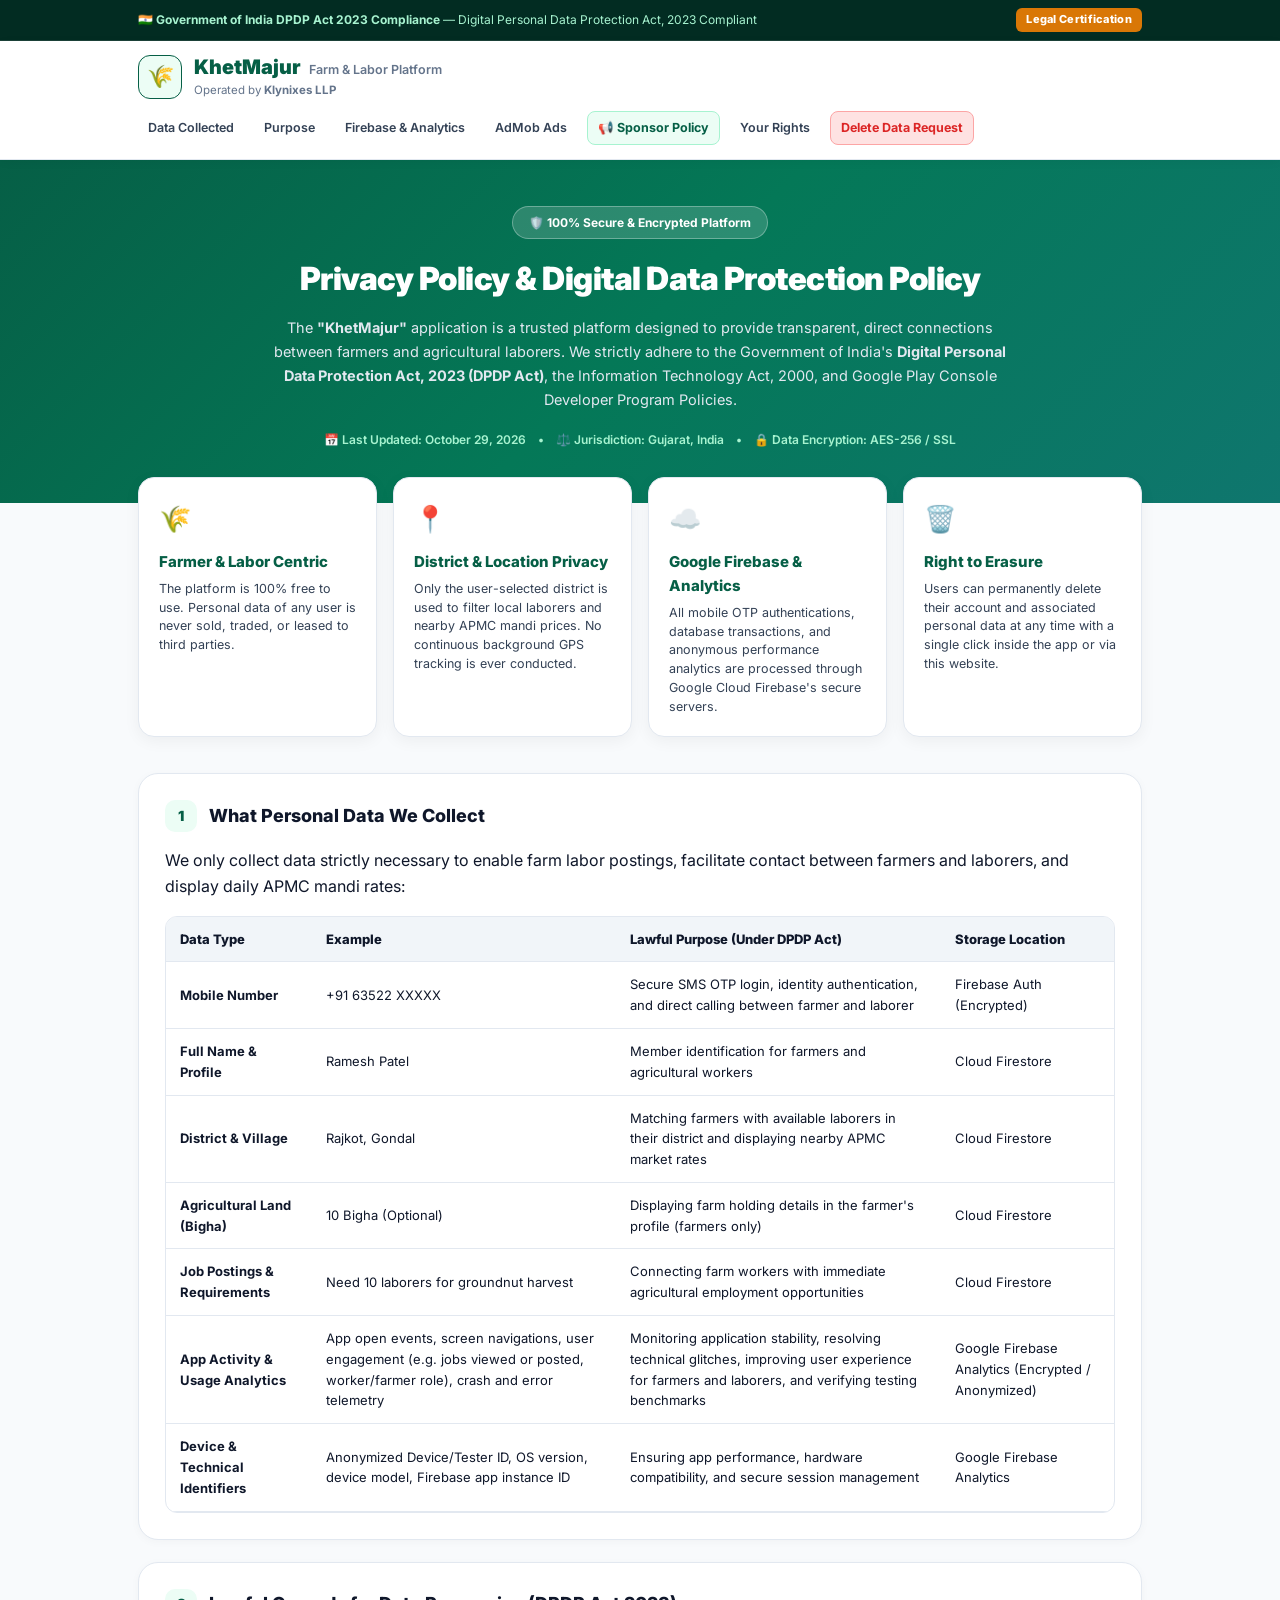
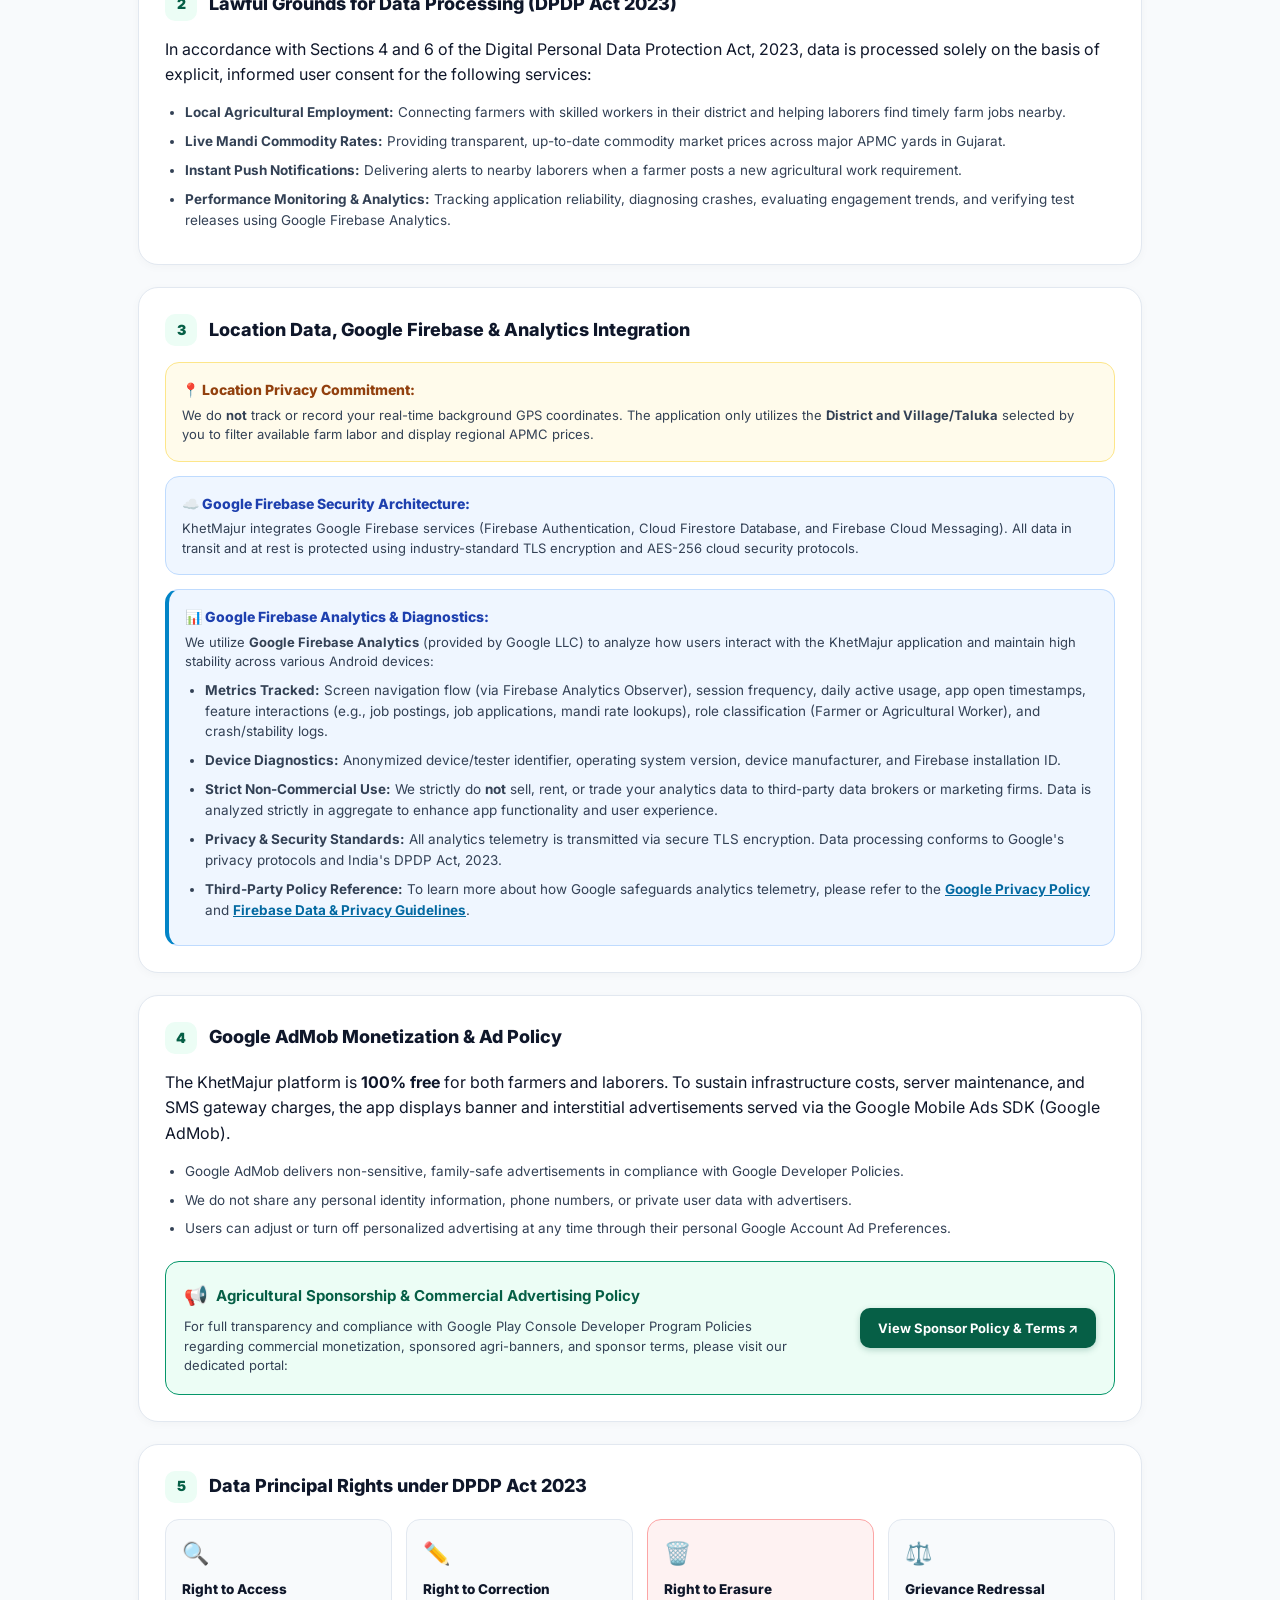
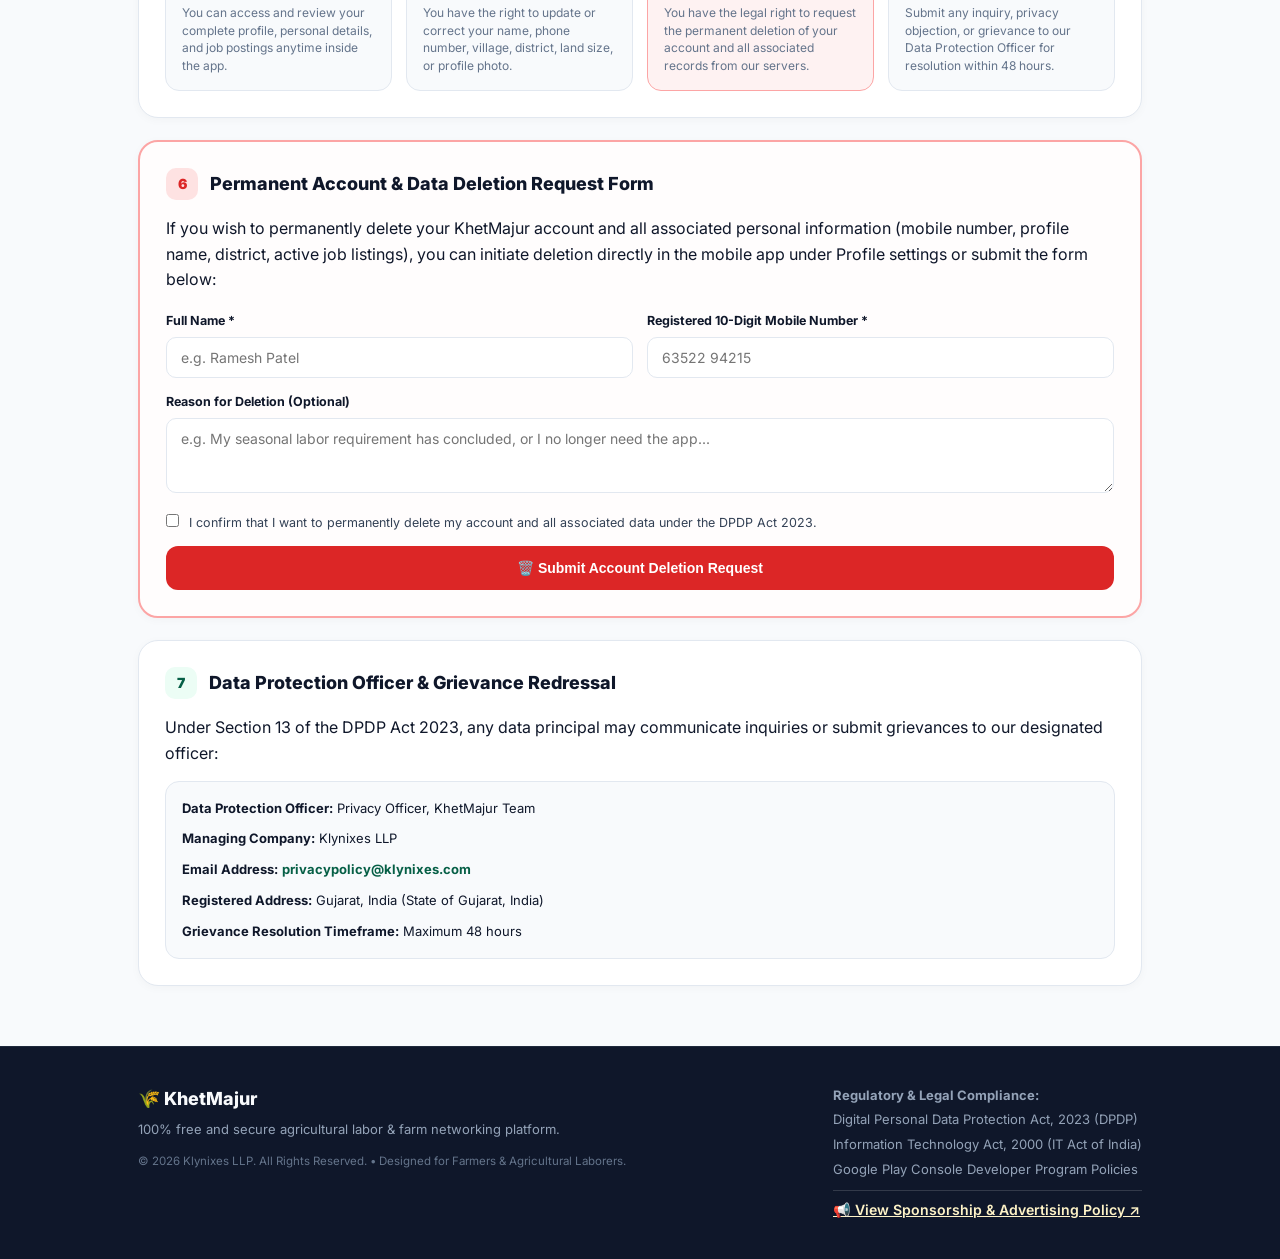
==== commit e41449c4: "Add Firebase Analytics disclosure to Privacy Policy" ====
--- a/index.html
+++ b/index.html
@@ -638,7 +638,7 @@
             <nav class="header-nav">
                 <a href="#data-collected">Data Collected</a>
                 <a href="#purpose">Purpose</a>
-                <a href="#location-firebase">Location & Firebase</a>
+                <a href="#location-firebase">Firebase & Analytics</a>
                 <a href="#admob">AdMob Ads</a>
                 <a href="sponsor.html" class="nav-sponsor">📢 Sponsor Policy</a>
                 <a href="#dpdp-rights">Your Rights</a>
@@ -656,7 +656,7 @@
                 The <strong>"KhetMajur"</strong> application is a trusted platform designed to provide transparent, direct connections between farmers and agricultural laborers. We strictly adhere to the Government of India's <strong>Digital Personal Data Protection Act, 2023 (DPDP Act)</strong>, the Information Technology Act, 2000, and Google Play Console Developer Program Policies.
             </p>
             <div class="hero-meta">
-                <span>📅 Last Updated: October 27, 2026</span>
+                <span>📅 Last Updated: October 29, 2026</span>
                 <span>•</span>
                 <span>⚖️ Jurisdiction: Gujarat, India</span>
                 <span>•</span>
@@ -679,8 +679,8 @@
         </div>
         <div class="principle-card">
             <div class="p-icon">☁️</div>
-            <h3>Google Firebase Protection</h3>
-            <p>All mobile OTP authentications and database transactions are processed through Google Cloud Firebase's enterprise-grade secure servers.</p>
+            <h3>Google Firebase & Analytics</h3>
+            <p>All mobile OTP authentications, database transactions, and anonymous performance analytics are processed through Google Cloud Firebase's secure servers.</p>
         </div>
         <div class="principle-card">
             <div class="p-icon">🗑️</div>
@@ -742,6 +742,18 @@
                             <td>Connecting farm workers with immediate agricultural employment opportunities</td>
                             <td>Cloud Firestore</td>
                         </tr>
+                        <tr>
+                            <td><strong>App Activity & Usage Analytics</strong></td>
+                            <td>App open events, screen navigations, user engagement (e.g. jobs viewed or posted, worker/farmer role), crash and error telemetry</td>
+                            <td>Monitoring application stability, resolving technical glitches, improving user experience for farmers and laborers, and verifying testing benchmarks</td>
+                            <td>Google Firebase Analytics (Encrypted / Anonymized)</td>
+                        </tr>
+                        <tr>
+                            <td><strong>Device & Technical Identifiers</strong></td>
+                            <td>Anonymized Device/Tester ID, OS version, device model, Firebase app instance ID</td>
+                            <td>Ensuring app performance, hardware compatibility, and secure session management</td>
+                            <td>Google Firebase Analytics</td>
+                        </tr>
                     </tbody>
                 </table>
             </div>
@@ -760,6 +772,7 @@
                 <li><strong>Local Agricultural Employment:</strong> Connecting farmers with skilled workers in their district and helping laborers find timely farm jobs nearby.</li>
                 <li><strong>Live Mandi Commodity Rates:</strong> Providing transparent, up-to-date commodity market prices across major APMC yards in Gujarat.</li>
                 <li><strong>Instant Push Notifications:</strong> Delivering alerts to nearby laborers when a farmer posts a new agricultural work requirement.</li>
+                <li><strong>Performance Monitoring & Analytics:</strong> Tracking application reliability, diagnosing crashes, evaluating engagement trends, and verifying test releases using Google Firebase Analytics.</li>
             </ul>
         </article>
 
@@ -767,7 +780,7 @@
         <article id="location-firebase" class="policy-card">
             <div class="card-title">
                 <span class="num-badge">3</span>
-                <h2>Location Data & Google Firebase Integration</h2>
+                <h2>Location Data, Google Firebase & Analytics Integration</h2>
             </div>
             <div class="info-callout">
                 <h4>📍 Location Privacy Commitment:</h4>
@@ -780,6 +793,19 @@
                 <p>
                     KhetMajur integrates Google Firebase services (Firebase Authentication, Cloud Firestore Database, and Firebase Cloud Messaging). All data in transit and at rest is protected using industry-standard TLS encryption and AES-256 cloud security protocols.
                 </p>
+            </div>
+            <div class="info-callout blue" style="margin-top: 14px; border-left: 4px solid #0284C7;">
+                <h4>📊 Google Firebase Analytics & Diagnostics:</h4>
+                <p style="margin-bottom: 8px;">
+                    We utilize <strong>Google Firebase Analytics</strong> (provided by Google LLC) to analyze how users interact with the KhetMajur application and maintain high stability across various Android devices:
+                </p>
+                <ul class="bullet-list" style="margin-top: 6px; margin-bottom: 8px; padding-left: 20px;">
+                    <li><strong>Metrics Tracked:</strong> Screen navigation flow (via Firebase Analytics Observer), session frequency, daily active usage, app open timestamps, feature interactions (e.g., job postings, job applications, mandi rate lookups), role classification (Farmer or Agricultural Worker), and crash/stability logs.</li>
+                    <li><strong>Device Diagnostics:</strong> Anonymized device/tester identifier, operating system version, device manufacturer, and Firebase installation ID.</li>
+                    <li><strong>Strict Non-Commercial Use:</strong> We strictly do <strong>not</strong> sell, rent, or trade your analytics data to third-party data brokers or marketing firms. Data is analyzed strictly in aggregate to enhance app functionality and user experience.</li>
+                    <li><strong>Privacy & Security Standards:</strong> All analytics telemetry is transmitted via secure TLS encryption. Data processing conforms to Google's privacy protocols and India's DPDP Act, 2023.</li>
+                    <li><strong>Third-Party Policy Reference:</strong> To learn more about how Google safeguards analytics telemetry, please refer to the <a href="https://policies.google.com/privacy" target="_blank" rel="noopener noreferrer" style="color: #0369A1; font-weight: 700; text-decoration: underline;">Google Privacy Policy</a> and <a href="https://firebase.google.com/support/privacy" target="_blank" rel="noopener noreferrer" style="color: #0369A1; font-weight: 700; text-decoration: underline;">Firebase Data & Privacy Guidelines</a>.</li>
+                </ul>
             </div>
         </article>
 
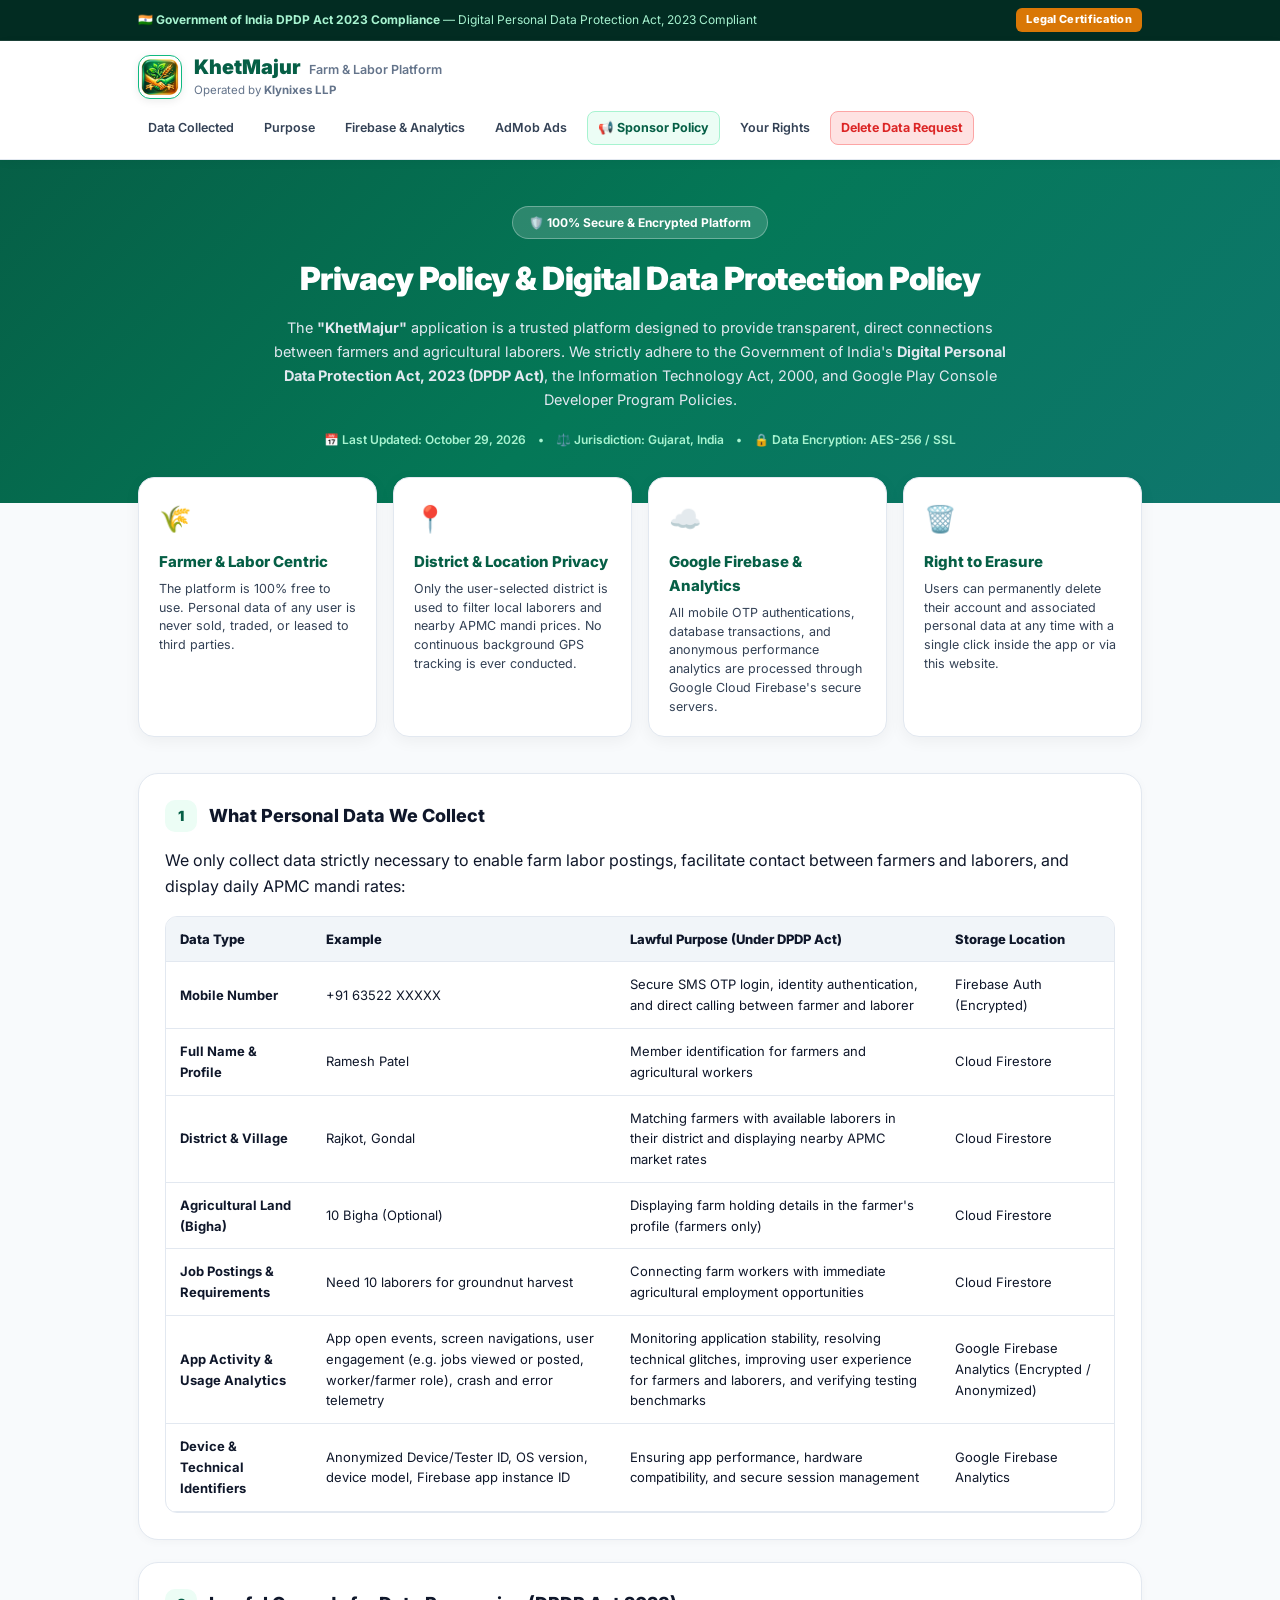
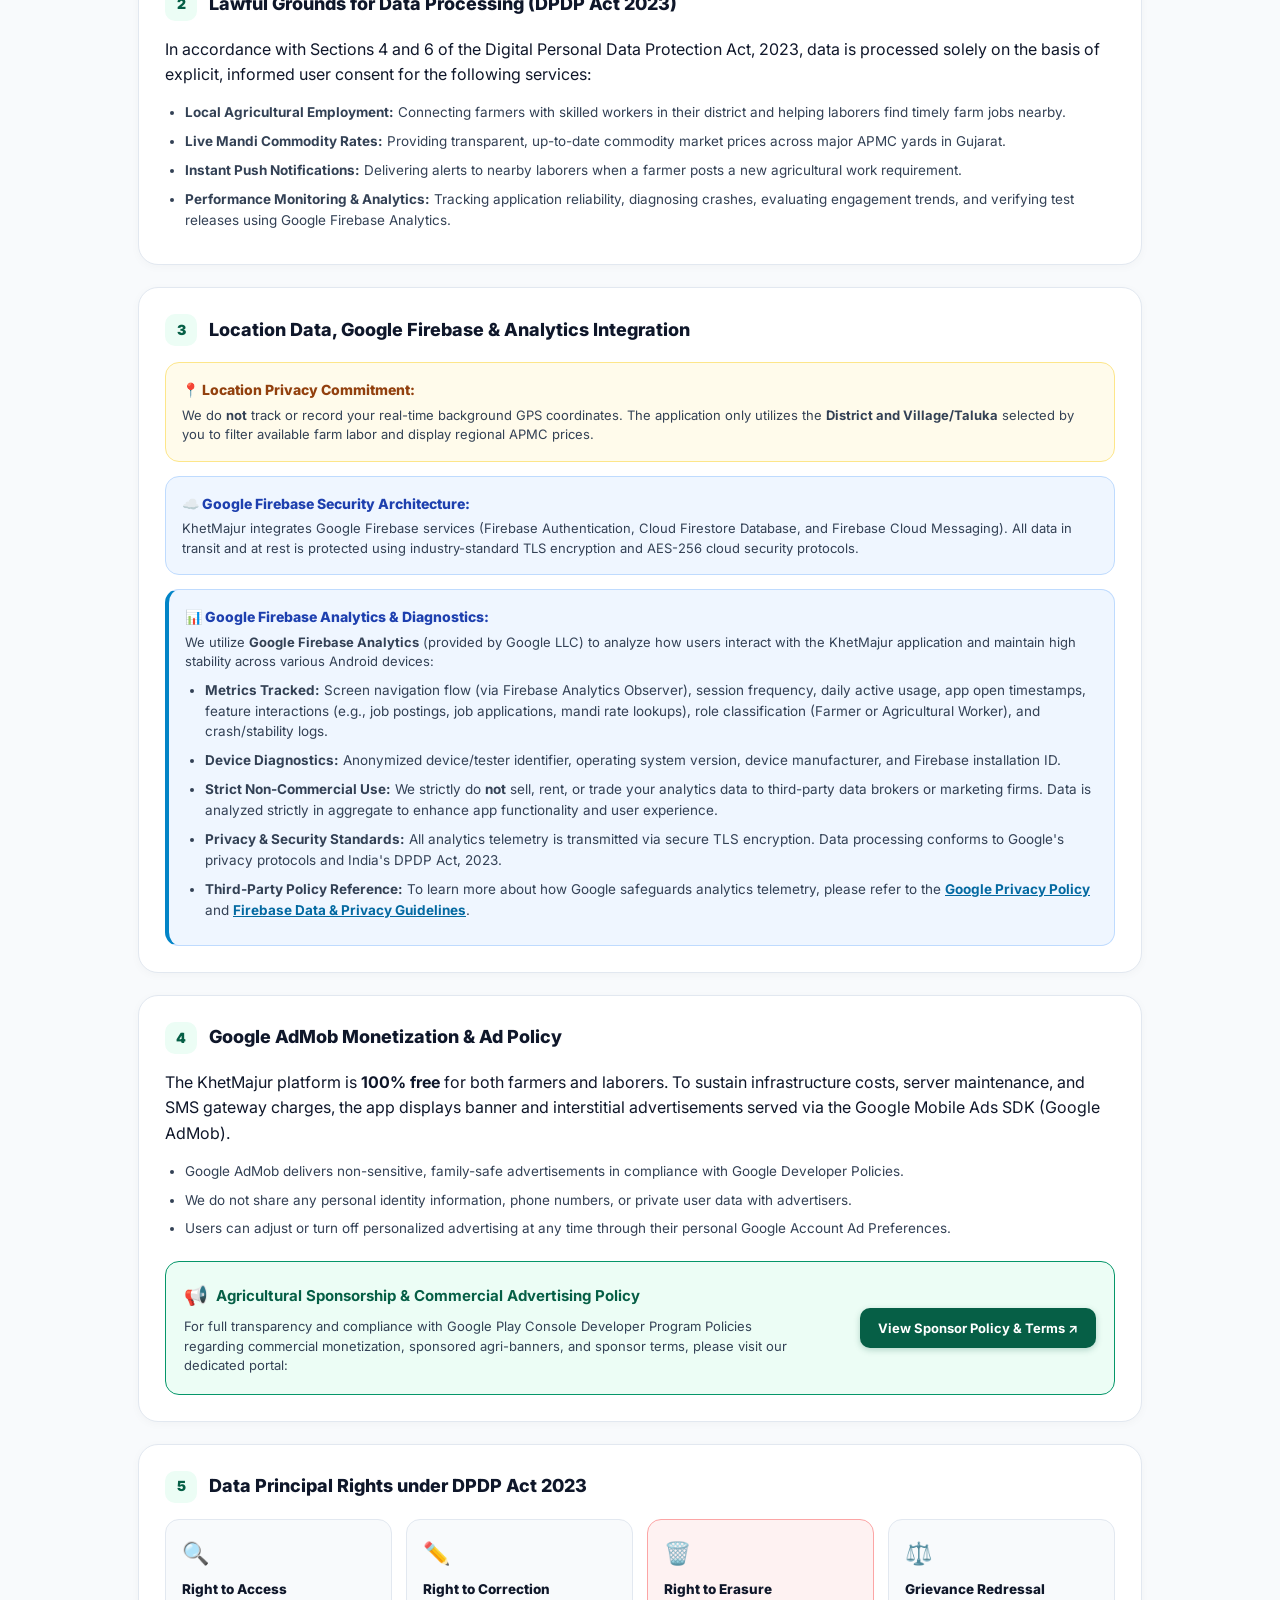
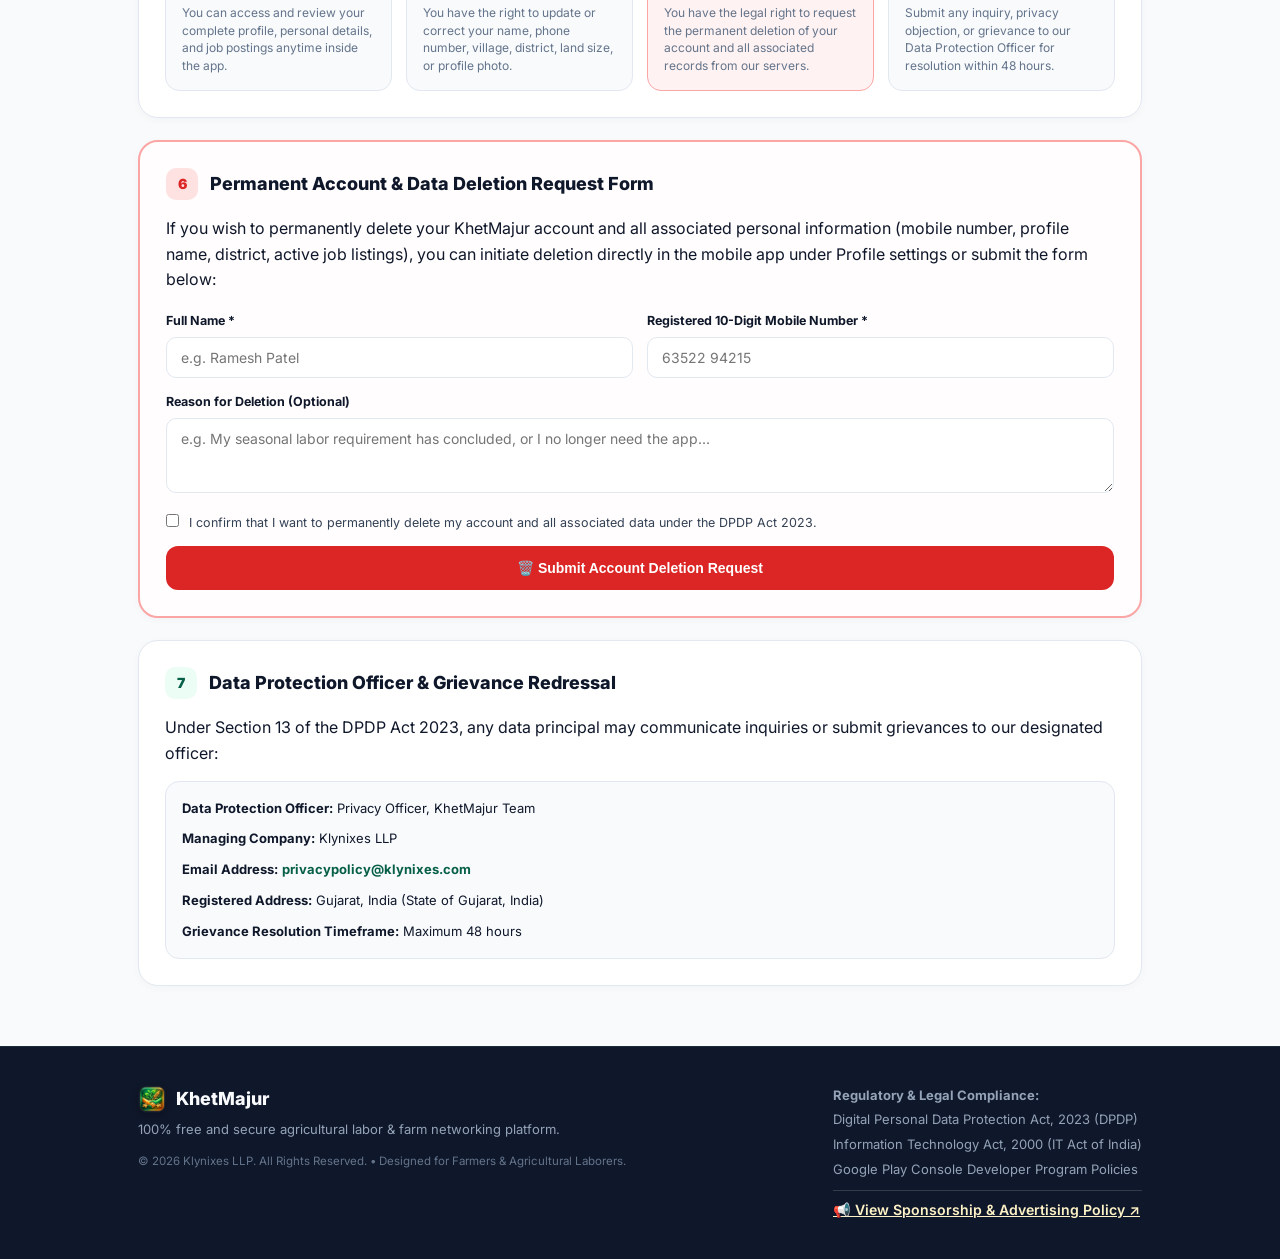
==== commit b3f918af: "Update app icon in header, footer, and add favicon" ====
--- a/index.html
+++ b/index.html
@@ -4,6 +4,8 @@
     <meta charset="UTF-8">
     <meta name="viewport" content="width=device-width, initial-scale=1.0, maximum-scale=5.0">
     <title>Privacy Policy & Data Protection | KhetMajur - DPDP Act 2023 Compliant</title>
+    <link rel="icon" type="image/png" href="favicon.png">
+    <link rel="apple-touch-icon" href="app-icon.png">
     <link rel="preconnect" href="https://fonts.googleapis.com">
     <link rel="preconnect" href="https://fonts.gstatic.com" crossorigin>
     <link href="https://fonts.googleapis.com/css2?family=Inter:wght@400;500;600;700;800;900&display=swap" rel="stylesheet">
@@ -100,14 +102,23 @@
         .logo-box {
             width: 44px;
             height: 44px;
-            background: var(--primary-soft);
-            border: 1.5px solid var(--primary);
+            background: transparent;
+            border: 1.5px solid #10B981;
             border-radius: 12px;
             display: flex;
             align-items: center;
             justify-content: center;
-            font-size: 22px;
             flex-shrink: 0;
+            overflow: hidden;
+            box-shadow: 0 2px 8px rgba(0, 0, 0, 0.08);
+        }
+
+        .logo-box img {
+            width: 100%;
+            height: 100%;
+            object-fit: cover;
+            border-radius: 10px;
+            display: block;
         }
 
         .brand h1 {
@@ -629,7 +640,9 @@
     <header class="main-header">
         <div class="container header-content">
             <div class="brand">
-                <div class="logo-box">🌾</div>
+                <div class="logo-box">
+                    <img src="app-icon.png" alt="KhetMajur App Icon">
+                </div>
                 <div>
                     <h1>KhetMajur <span class="tag">Farm & Labor Platform</span></h1>
                     <p class="operated-by">Operated by <strong>Klynixes LLP</strong></p>
@@ -944,7 +957,10 @@
     <footer class="main-footer">
         <div class="container footer-content">
             <div class="footer-left">
-                <h3>🌾 KhetMajur</h3>
+                <h3 style="display: flex; align-items: center; gap: 10px;">
+                    <img src="app-icon.png" alt="KhetMajur App Icon" style="width: 28px; height: 28px; border-radius: 8px; object-fit: cover; box-shadow: 0 2px 6px rgba(0,0,0,0.25);">
+                    KhetMajur
+                </h3>
                 <p>100% free and secure agricultural labor & farm networking platform.</p>
                 <p class="copyright">© 2026 Klynixes LLP. All Rights Reserved. • Designed for Farmers & Agricultural Laborers.</p>
             </div>
